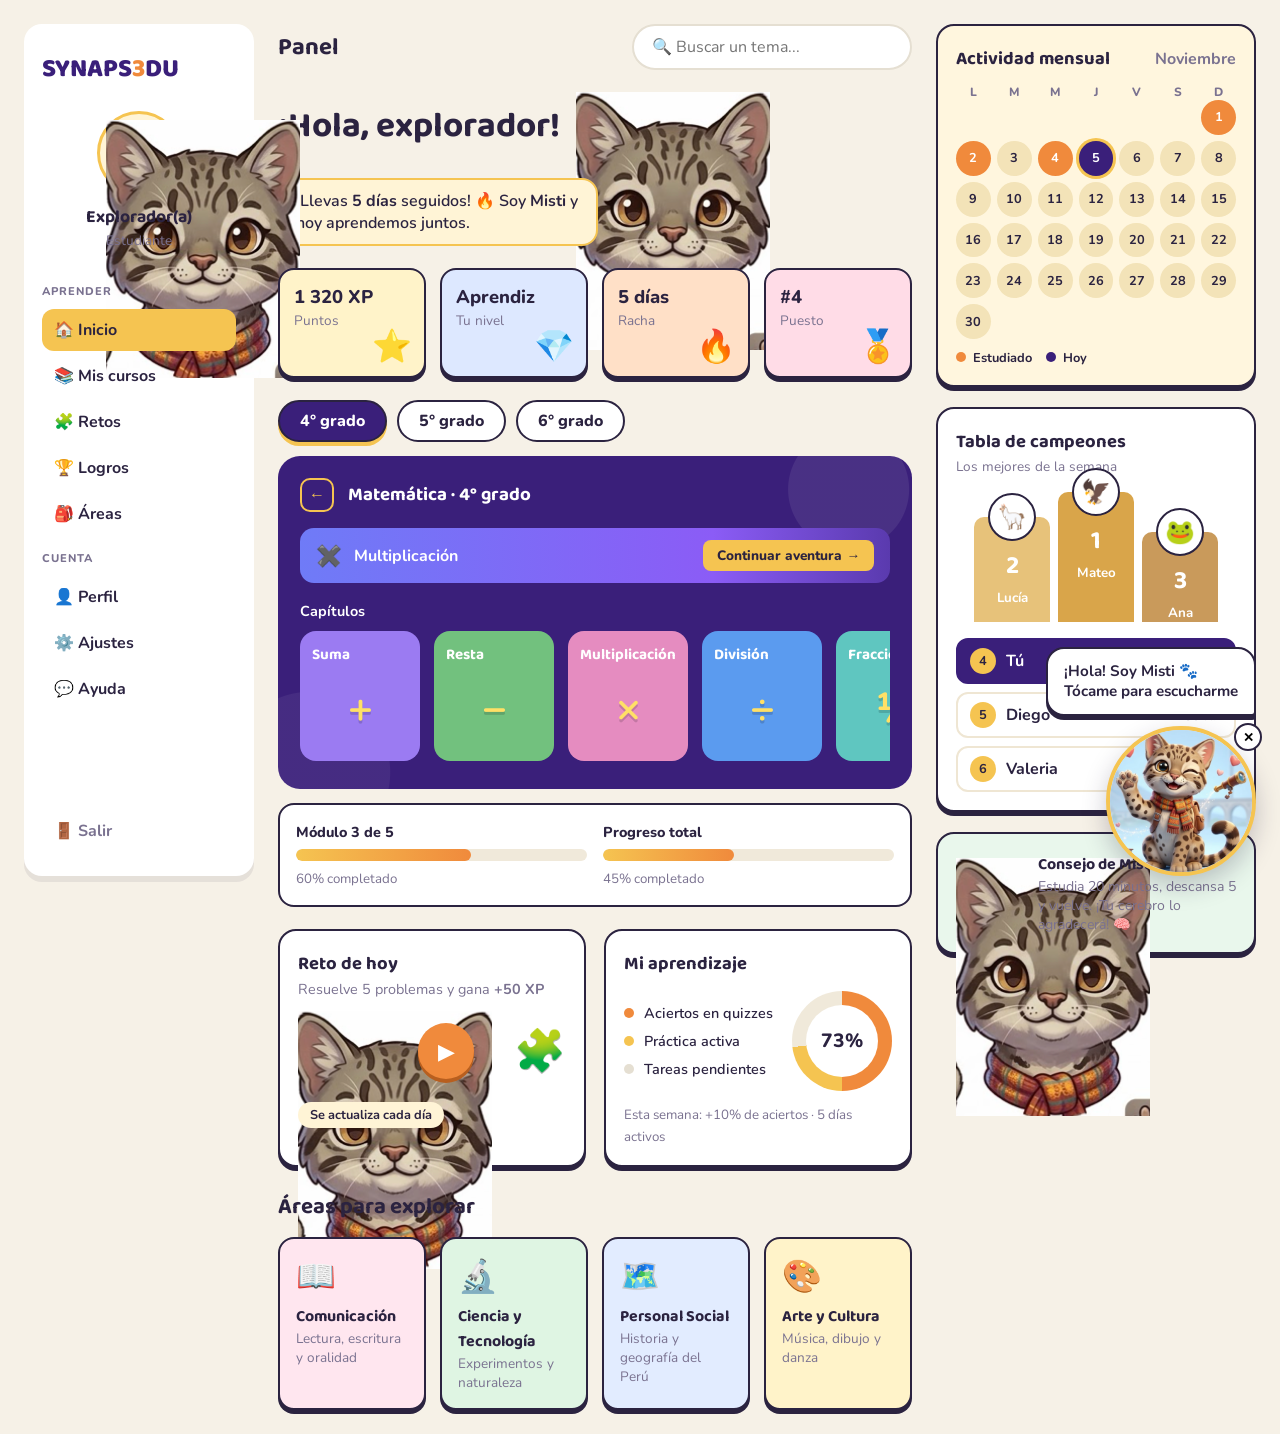
==== index.html @ 5f93e5b4 "first commit" ====
<!DOCTYPE html>
<html lang="es">
<head>
  <meta charset="UTF-8">
  <meta name="viewport" content="width=device-width, initial-scale=1.0">
  <title>SYNAPS3DU · Guía para 4°, 5° y 6° de primaria</title>
  <link rel="preconnect" href="https://fonts.googleapis.com">
  <link href="https://fonts.googleapis.com/css2?family=Baloo+2:wght@500;700;800&family=Nunito:wght@400;600;700;800&display=swap" rel="stylesheet">
  <link rel="stylesheet" href="styles.css">
</head>
<body>

  <!-- ===== Mascota MISTI (SVG reutilizable) ===== -->
  <svg width="0" height="0" style="position:absolute" aria-hidden="true">
    <defs>
      <pattern id="rayas" width="24" height="24" patternUnits="userSpaceOnUse" patternTransform="rotate(20)">
        <rect width="6" height="24" fill="#E8553E"/>
        <rect x="6" width="6" height="24" fill="#F5B83D"/>
        <rect x="12" width="6" height="24" fill="#5BB36A"/>
        <rect x="18" width="6" height="24" fill="#5B8DEF"/>
      </pattern>
    </defs>
    <symbol id="misti" viewBox="0 0 200 200">
      <!-- orejas -->
      <polygon points="38,88 52,18 98,58" fill="#E9A23B" stroke="#6B3E1E" stroke-width="4" stroke-linejoin="round"/>
      <polygon points="162,88 148,18 102,58" fill="#E9A23B" stroke="#6B3E1E" stroke-width="4" stroke-linejoin="round"/>
      <polygon points="50,74 57,36 84,60" fill="#F4A6A0"/>
      <polygon points="150,74 143,36 116,60" fill="#F4A6A0"/>
      <!-- bufanda trasera -->
      <ellipse cx="100" cy="172" rx="62" ry="20" fill="url(#rayas)"/>
      <!-- cabeza -->
      <ellipse cx="100" cy="106" rx="72" ry="62" fill="#F3B64A"/>
      <ellipse cx="100" cy="136" rx="42" ry="28" fill="#FFF1D6"/>
      <!-- manchas -->
      <ellipse cx="100" cy="58" rx="5" ry="10" fill="#8B5A2B"/>
      <ellipse cx="84" cy="62" rx="4" ry="8" fill="#8B5A2B" transform="rotate(-15 84 62)"/>
      <ellipse cx="116" cy="62" rx="4" ry="8" fill="#8B5A2B" transform="rotate(15 116 62)"/>
      <ellipse cx="62" cy="76" rx="9" ry="4" fill="#8B5A2B" transform="rotate(-20 62 76)"/>
      <ellipse cx="138" cy="76" rx="9" ry="4" fill="#8B5A2B" transform="rotate(20 138 76)"/>
      <ellipse cx="40" cy="118" rx="10" ry="4" fill="#8B5A2B" transform="rotate(-25 40 118)"/>
      <ellipse cx="160" cy="118" rx="10" ry="4" fill="#8B5A2B" transform="rotate(25 160 118)"/>
      <!-- ojos -->
      <ellipse cx="72" cy="104" rx="17" ry="19" fill="#fff"/>
      <ellipse cx="128" cy="104" rx="17" ry="19" fill="#fff"/>
      <circle cx="73" cy="106" r="13" fill="#5E9C4A"/>
      <circle cx="127" cy="106" r="13" fill="#5E9C4A"/>
      <circle cx="73" cy="107" r="9" fill="#1E1E1E"/>
      <circle cx="127" cy="107" r="9" fill="#1E1E1E"/>
      <circle cx="77" cy="102" r="3.5" fill="#fff"/>
      <circle cx="131" cy="102" r="3.5" fill="#fff"/>
      <!-- nariz y boca -->
      <path d="M92 126 L108 126 L100 135 Z" fill="#F08A8A"/>
      <path d="M100 135 Q100 142 90 144" stroke="#6B3E1E" stroke-width="3" fill="none" stroke-linecap="round"/>
      <path d="M100 135 Q100 142 110 144" stroke="#6B3E1E" stroke-width="3" fill="none" stroke-linecap="round"/>
      <path d="M90 146 Q100 158 110 146 Z" fill="#7A2E2E"/>
      <!-- bigotes -->
      <g stroke="#6B3E1E" stroke-width="2" stroke-linecap="round">
        <line x1="62" y1="132" x2="30" y2="126"/><line x1="62" y1="138" x2="30" y2="142"/>
        <line x1="138" y1="132" x2="170" y2="126"/><line x1="138" y1="138" x2="170" y2="142"/>
      </g>
      <!-- bufanda delantera -->
      <path d="M44 160 Q100 190 156 160 L158 176 Q100 204 42 176 Z" fill="url(#rayas)" stroke="#6B3E1E" stroke-width="3"/>
    </symbol>
  </svg>

  <div class="app">

    <!-- ===== SIDEBAR ===== -->
    <aside class="sidebar">
      <div class="logo">SYNAPS<span>3</span>DU</div>

      <div class="perfil">
        <div class="avatar"><img src="img/misti-cara.png" alt="Misti"></div>
        <h3>Explorador(a)</h3>
        <p>Estudiante</p>
      </div>

      <nav>
        <p class="nav-titulo">APRENDER</p>
        <a href="#inicio" class="activo">🏠 Inicio</a>
        <a href="#cursos">📚 Mis cursos</a>
        <a href="#retos">🧩 Retos</a>
        <a href="#logros">🏆 Logros</a>
        <a href="#areas">🎒 Áreas</a>

        <p class="nav-titulo">CUENTA</p>
        <a href="#">👤 Perfil</a>
        <a href="#">⚙️ Ajustes</a>
        <a href="#">💬 Ayuda</a>
      </nav>

      <a href="#" class="salir">🚪 Salir</a>
    </aside>

    <!-- ===== CONTENIDO PRINCIPAL ===== -->
    <main class="principal">

      <header class="barra" id="inicio">
        <h2>Panel</h2>
        <input type="search" placeholder="🔍 Buscar un tema...">
      </header>

      <!-- Saludo + Misti -->
      <section class="saludo">
        <h1>¡Hola, explorador!</h1>
        <div class="misti-mini"><img src="img/misti-cara.png" alt="Misti"></div>
        <div class="burbuja">¡Llevas <b>5 días</b> seguidos! 🔥 Soy <b>Misti</b> y hoy aprendemos juntos.</div>
      </section>

      <!-- Estadísticas -->
      <section class="stats">
        <div class="stat amarillo"><strong>1 320 XP</strong><span>Puntos</span><i>⭐</i></div>
        <div class="stat azul"><strong>Aprendiz</strong><span>Tu nivel</span><i>💎</i></div>
        <div class="stat naranja"><strong>5 días</strong><span>Racha</span><i>🔥</i></div>
        <div class="stat rosa"><strong>#4</strong><span>Puesto</span><i>🏅</i></div>
      </section>

      <!-- Selector de grado (solo CSS) -->
      <section class="grados" id="cursos">
        <input type="radio" name="grado" id="g4" checked>
        <input type="radio" name="grado" id="g5">
        <input type="radio" name="grado" id="g6">

        <div class="tabs">
          <label for="g4">4° grado</label>
          <label for="g5">5° grado</label>
          <label for="g6">6° grado</label>
        </div>

        <div class="paneles">

          <!-- 4° -->
          <div class="panel p4">
            <div class="tablero">
              <div class="tablero-top">
                <span class="volver">←</span>
                <h3>Matemática · 4° grado</h3>
              </div>
              <div class="continuar">
                <span class="ico">✖️</span>
                <span>Multiplicación</span>
                <a href="#" class="btn-amarillo">Continuar aventura →</a>
              </div>
              <p class="cap-titulo">Capítulos</p>
              <div class="capitulos">
                <a href="#" class="cap morado"><h4>Suma</h4><b>+</b></a>
                <a href="#" class="cap verde"><h4>Resta</h4><b>−</b></a>
                <a href="#" class="cap rosado"><h4>Multiplicación</h4><b>×</b></a>
                <a href="#" class="cap celeste"><h4>División</h4><b>÷</b></a>
                <a href="#" class="cap turquesa"><h4>Fracciones</h4><b>½</b></a>
              </div>
            </div>
            <div class="progreso">
              <div class="prog-item"><span>Módulo 3 de 5</span><div class="barra-prog"><i style="width:60%"></i></div><small>60% completado</small></div>
              <div class="prog-item"><span>Progreso total</span><div class="barra-prog"><i style="width:45%"></i></div><small>45% completado</small></div>
            </div>
          </div>

          <!-- 5° -->
          <div class="panel p5">
            <div class="tablero">
              <div class="tablero-top">
                <span class="volver">←</span>
                <h3>Matemática · 5° grado</h3>
              </div>
              <div class="continuar">
                <span class="ico">🔢</span>
                <span>Decimales</span>
                <a href="#" class="btn-amarillo">Continuar aventura →</a>
              </div>
              <p class="cap-titulo">Capítulos</p>
              <div class="capitulos">
                <a href="#" class="cap morado"><h4>Fracciones</h4><b>¾</b></a>
                <a href="#" class="cap verde"><h4>Decimales</h4><b>0,5</b></a>
                <a href="#" class="cap rosado"><h4>Geometría</h4><b>△</b></a>
                <a href="#" class="cap celeste"><h4>Medidas</h4><b>📏</b></a>
                <a href="#" class="cap turquesa"><h4>Estadística</h4><b>📊</b></a>
              </div>
            </div>
            <div class="progreso">
              <div class="prog-item"><span>Módulo 2 de 5</span><div class="barra-prog"><i style="width:40%"></i></div><small>40% completado</small></div>
              <div class="prog-item"><span>Progreso total</span><div class="barra-prog"><i style="width:30%"></i></div><small>30% completado</small></div>
            </div>
          </div>

          <!-- 6° -->
          <div class="panel p6">
            <div class="tablero">
              <div class="tablero-top">
                <span class="volver">←</span>
                <h3>Matemática · 6° grado</h3>
              </div>
              <div class="continuar">
                <span class="ico">%</span>
                <span>Porcentajes</span>
                <a href="#" class="btn-amarillo">Continuar aventura →</a>
              </div>
              <p class="cap-titulo">Capítulos</p>
              <div class="capitulos">
                <a href="#" class="cap morado"><h4>Porcentajes</h4><b>%</b></a>
                <a href="#" class="cap verde"><h4>Proporciones</h4><b>⚖️</b></a>
                <a href="#" class="cap rosado"><h4>Potencias</h4><b>x²</b></a>
                <a href="#" class="cap celeste"><h4>Área y volumen</h4><b>🧊</b></a>
                <a href="#" class="cap turquesa"><h4>Probabilidad</h4><b>🎲</b></a>
              </div>
            </div>
            <div class="progreso">
              <div class="prog-item"><span>Módulo 1 de 5</span><div class="barra-prog"><i style="width:20%"></i></div><small>20% completado</small></div>
              <div class="prog-item"><span>Progreso total</span><div class="barra-prog"><i style="width:15%"></i></div><small>15% completado</small></div>
            </div>
          </div>

        </div>
      </section>

      <!-- Reto + Eficiencia -->
      <section class="fila2" id="retos">
        <div class="tarjeta reto">
          <h3>Reto de hoy</h3>
          <p>Resuelve 5 problemas y gana <b>+50 XP</b></p>
          <div class="reto-cuerpo">
            <div class="misti-reto"><img src="img/misti-cara.png" alt="Misti"></div>
            <a href="#" class="play">▶</a>
            <span class="pieza">🧩</span>
          </div>
          <small class="chip">Se actualiza cada día</small>
        </div>

        <div class="tarjeta eficiencia">
          <h3>Mi aprendizaje</h3>
          <div class="ef-cuerpo">
            <ul>
              <li><i class="p1"></i> Aciertos en quizzes</li>
              <li><i class="p2"></i> Práctica activa</li>
              <li><i class="p3"></i> Tareas pendientes</li>
            </ul>
            <div class="anillo"><span>73%</span></div>
          </div>
          <small>Esta semana: +10% de aciertos · 5 días activos</small>
        </div>
      </section>

      <!-- Áreas curriculares -->
      <section id="areas">
        <h2 class="sub">Áreas para explorar</h2>
        <div class="areas">
          <a href="#" class="area a1"><span>📖</span><h4>Comunicación</h4><p>Lectura, escritura y oralidad</p></a>
          <a href="#" class="area a2"><span>🔬</span><h4>Ciencia y Tecnología</h4><p>Experimentos y naturaleza</p></a>
          <a href="#" class="area a3"><span>🗺️</span><h4>Personal Social</h4><p>Historia y geografía del Perú</p></a>
          <a href="#" class="area a4"><span>🎨</span><h4>Arte y Cultura</h4><p>Música, dibujo y danza</p></a>
        </div>
      </section>
    </main>

    <!-- ===== COLUMNA DERECHA ===== -->
    <aside class="derecha" id="logros">

      <div class="tarjeta calendario">
        <div class="cal-top"><h3>Actividad mensual</h3><span>Noviembre</span></div>
        <div class="dias-sem"><span>L</span><span>M</span><span>M</span><span>J</span><span>V</span><span>S</span><span>D</span></div>
        <div class="dias">
          <span></span><span></span><span></span><span></span><span></span><span></span>
          <span class="ok">1</span><span class="ok">2</span><span>3</span><span class="ok">4</span><span class="hoy">5</span>
          <span>6</span><span>7</span><span>8</span><span>9</span><span>10</span><span>11</span><span>12</span>
          <span>13</span><span>14</span><span>15</span><span>16</span><span>17</span><span>18</span><span>19</span>
          <span>20</span><span>21</span><span>22</span><span>23</span><span>24</span><span>25</span><span>26</span>
          <span>27</span><span>28</span><span>29</span><span>30</span>
        </div>
        <div class="leyenda"><span><i class="lo"></i> Estudiado</span><span><i class="lh"></i> Hoy</span></div>
      </div>

      <div class="tarjeta ranking">
        <h3>Tabla de campeones</h3>
        <p class="mini">Los mejores de la semana</p>
        <div class="podio">
          <div class="puesto p-2"><div class="cara">🦙</div><b>2</b><small>Lucía</small></div>
          <div class="puesto p-1"><div class="cara">🦅</div><b>1</b><small>Mateo</small></div>
          <div class="puesto p-3"><div class="cara">🐸</div><b>3</b><small>Ana</small></div>
        </div>
        <ul class="lista">
          <li><span>4</span> Tú <em>1 320 XP</em></li>
          <li><span>5</span> Diego <em>1 280 XP</em></li>
          <li><span>6</span> Valeria <em>1 150 XP</em></li>
        </ul>
      </div>

      <div class="tarjeta consejo">
        <div class="misti-consejo"><img src="img/misti-cara.png" alt="Misti"></div>
        <div>
          <h4>Consejo de Misti</h4>
          <p>Estudia 20 minutos, descansa 5 y vuelve. ¡Tu cerebro lo agradecerá! 🧠</p>
        </div>
      </div>
    </aside>

  </div>

  <!-- ===== MISTI FLOTANTE ===== -->
  <div class="misti-flotante" id="mistiFlotante">
    <div class="misti-globo" id="mistiGlobo">¡Hola! Soy <b>Misti</b> 🐾<br>Tócame para escucharme</div>
    <button class="misti-btn" id="mistiBtn" aria-label="Hablar con Misti">
      <img src="img/misti-saluda.png" alt="Misti saludando">
      <span class="misti-onda"></span>
    </button>
    <button class="misti-cerrar" id="mistiCerrar" aria-label="Ocultar a Misti">✕</button>
  </div>

  <script src="script.js"></script>
</body>
</html>
---- styles.css ----
/* ========== SYNAPS3DU · estilos ========== */
:root {
  --fondo: #F6F1E7;
  --tarjeta: #FFFFFF;
  --tinta: #2B2340;
  --suave: #7A7290;
  --borde: #2B2340;
  --amarillo: #F5C451;
  --amarillo-claro: #FFF4D6;
  --morado: #3A1F7A;
  --morado-2: #9B7BF2;
  --verde: #72C17E;
  --rosado: #E58CC0;
  --celeste: #5B9BEF;
  --turquesa: #5FC6C0;
  --naranja: #F08A3C;
  --radio: 18px;
}

* { margin: 0; padding: 0; box-sizing: border-box; }

body {
  font-family: 'Nunito', sans-serif;
  background: var(--fondo);
  color: var(--tinta);
  min-height: 100vh;
}

a { color: inherit; text-decoration: none; }
h1, h2, h3, h4, .logo { font-family: 'Baloo 2', cursive; }
svg { width: 100%; height: 100%; display: block; }

/* ---------- Layout ---------- */
.app {
  display: grid;
  grid-template-columns: 230px 1fr 320px;
  gap: 24px;
  max-width: 1440px;
  margin: 0 auto;
  padding: 24px;
}

/* ---------- Sidebar ---------- */
.sidebar {
  background: var(--tarjeta);
  border-radius: var(--radio);
  padding: 24px 18px;
  display: flex;
  flex-direction: column;
  gap: 22px;
  position: sticky;
  top: 24px;
  height: calc(100vh - 48px);
  box-shadow: 0 6px 0 rgba(43, 35, 64, .08);
}
.logo { font-size: 1.6rem; font-weight: 800; color: var(--morado); }
.logo span { color: var(--naranja); }

.perfil { text-align: center; }
.avatar {
  width: 84px; height: 84px; margin: 0 auto 8px;
  background: var(--amarillo-claro);
  border: 3px solid var(--amarillo);
  border-radius: 50%;
  padding: 6px;
}
.perfil h3 { font-size: 1.1rem; }
.perfil p { color: var(--suave); font-size: .85rem; }

nav { display: flex; flex-direction: column; gap: 4px; }
.nav-titulo { font-size: .7rem; font-weight: 800; color: var(--suave); letter-spacing: 1px; margin: 12px 0 6px; }
nav a {
  padding: 10px 12px;
  border-radius: 12px;
  font-weight: 700;
  transition: background .2s, transform .2s;
}
nav a:hover { background: var(--amarillo-claro); transform: translateX(4px); }
nav a.activo { background: var(--amarillo); }
.salir { margin-top: auto; font-weight: 700; color: var(--suave); padding: 10px 12px; }

/* ---------- Principal ---------- */
.principal { display: flex; flex-direction: column; gap: 22px; min-width: 0; }

.barra { display: flex; justify-content: space-between; align-items: center; gap: 12px; }
.barra h2 { font-size: 1.5rem; }
.barra input {
  border: 2px solid #E5DFD2;
  border-radius: 999px;
  padding: 10px 18px;
  font: inherit;
  width: min(280px, 60%);
  outline: none;
}
.barra input:focus { border-color: var(--amarillo); }

/* Saludo */
.saludo { display: flex; align-items: center; gap: 16px; flex-wrap: wrap; }
.saludo h1 { font-size: 2.2rem; line-height: 1; }
.misti-mini { width: 70px; height: 70px; animation: flotar 3s ease-in-out infinite; }
.burbuja {
  background: var(--amarillo-claro);
  border: 2px solid var(--amarillo);
  padding: 10px 16px;
  border-radius: 16px 16px 16px 4px;
  font-weight: 600;
  max-width: 320px;
}

/* Stats */
.stats { display: grid; grid-template-columns: repeat(4, 1fr); gap: 14px; }
.stat {
  position: relative;
  border: 2px solid var(--borde);
  border-radius: 16px;
  padding: 14px;
  min-height: 110px;
  box-shadow: 0 4px 0 var(--borde);
  transition: transform .2s;
}
.stat:hover { transform: translateY(-4px); }
.stat strong { display: block; font-size: 1.15rem; font-weight: 800; }
.stat span { font-size: .85rem; color: var(--suave); }
.stat i { position: absolute; right: 12px; bottom: 8px; font-size: 2rem; font-style: normal; }
.amarillo { background: #FFF3C9; }
.azul { background: #DDE8FF; }
.naranja { background: #FFE0C7; }
.rosa { background: #FFDCE7; }

/* ---------- Tabs de grado (CSS puro) ---------- */
.grados input { display: none; }
.tabs { display: flex; gap: 10px; margin-bottom: 14px; flex-wrap: wrap; }
.tabs label {
  cursor: pointer;
  padding: 8px 20px;
  border-radius: 999px;
  border: 2px solid var(--borde);
  font-weight: 800;
  background: var(--tarjeta);
  transition: all .2s;
}
.tabs label:hover { background: var(--amarillo-claro); }

#g4:checked ~ .tabs label[for="g4"],
#g5:checked ~ .tabs label[for="g5"],
#g6:checked ~ .tabs label[for="g6"] {
  background: var(--morado);
  color: #fff;
  box-shadow: 0 4px 0 var(--amarillo);
}

.panel { display: none; animation: aparecer .35s ease; }
#g4:checked ~ .paneles .p4,
#g5:checked ~ .paneles .p5,
#g6:checked ~ .paneles .p6 { display: block; }

/* Tablero morado (como la imagen 1) */
.tablero {
  background: var(--morado);
  color: #fff;
  border-radius: 22px;
  padding: 22px;
  background-image:
    radial-gradient(circle at 90% 10%, rgba(255,255,255,.08) 0 60px, transparent 61px),
    radial-gradient(circle at 5% 95%, rgba(255,255,255,.06) 0 80px, transparent 81px);
}
.tablero-top { display: flex; align-items: center; gap: 14px; margin-bottom: 16px; }
.volver {
  width: 34px; height: 34px;
  border: 2px solid var(--amarillo);
  color: var(--amarillo);
  border-radius: 10px;
  display: grid; place-items: center;
  font-weight: 800;
}
.continuar {
  display: flex; align-items: center; gap: 12px;
  background: linear-gradient(90deg, #6F7BF7, #8B5CF6 70%, #5A3AAE);
  padding: 12px 16px;
  border-radius: 14px;
  font-weight: 700;
}
.continuar .ico { font-size: 1.3rem; }
.btn-amarillo {
  margin-left: auto;
  background: var(--amarillo);
  color: var(--tinta);
  padding: 6px 14px;
  border-radius: 8px;
  font-size: .85rem;
  font-weight: 800;
  white-space: nowrap;
}
.btn-amarillo:hover { filter: brightness(1.08); }
.cap-titulo { margin: 18px 0 10px; font-weight: 700; font-size: .9rem; }

.capitulos {
  display: grid;
  grid-template-columns: repeat(5, minmax(120px, 1fr));
  gap: 14px;
  overflow-x: auto;
  padding-bottom: 6px;
}
.cap {
  border-radius: 16px;
  padding: 12px;
  min-height: 130px;
  display: flex; flex-direction: column;
  transition: transform .2s;
}
.cap:hover { transform: translateY(-6px) rotate(-1deg); }
.cap h4 { font-size: .95rem; }
.cap b {
  margin: auto;
  font-size: 2.6rem;
  color: #FFE066;
  text-shadow: 0 3px 0 rgba(0,0,0,.15);
}
.morado { background: var(--morado-2); }
.verde { background: var(--verde); }
.rosado { background: var(--rosado); }
.celeste { background: var(--celeste); }
.turquesa { background: var(--turquesa); }

/* Progreso */
.progreso {
  display: grid; grid-template-columns: 1fr 1fr; gap: 16px;
  background: var(--tarjeta);
  border: 2px solid var(--borde);
  border-radius: 16px;
  padding: 16px;
  margin-top: 14px;
}
.prog-item span { font-weight: 800; font-size: .9rem; }
.prog-item small { color: var(--suave); }
.barra-prog { height: 12px; background: #F0E9DA; border-radius: 99px; margin: 6px 0; overflow: hidden; }
.barra-prog i { display: block; height: 100%; background: linear-gradient(90deg, var(--amarillo), var(--naranja)); border-radius: 99px; }

/* ---------- Tarjetas genéricas ---------- */
.tarjeta {
  background: var(--tarjeta);
  border: 2px solid var(--borde);
  border-radius: var(--radio);
  padding: 18px;
  box-shadow: 0 4px 0 var(--borde);
}
.tarjeta h3 { font-size: 1.15rem; }

.fila2 { display: grid; grid-template-columns: 1fr 1fr; gap: 18px; }

/* Reto */
.reto p { color: var(--suave); font-size: .9rem; }
.reto-cuerpo { display: flex; align-items: center; justify-content: space-between; margin: 12px 0; }
.misti-reto { width: 80px; height: 80px; }
.play {
  width: 56px; height: 56px;
  background: var(--naranja);
  color: #fff;
  border-radius: 50%;
  display: grid; place-items: center;
  font-size: 1.4rem;
  box-shadow: 0 4px 0 #B85F1F;
  transition: transform .2s;
}
.play:hover { transform: scale(1.1); }
.pieza { font-size: 2.6rem; }
.chip { background: var(--amarillo-claro); border-radius: 999px; padding: 4px 12px; font-weight: 700; font-size: .8rem; }

/* Eficiencia */
.ef-cuerpo { display: flex; align-items: center; justify-content: space-between; margin: 12px 0; gap: 10px; }
.ef-cuerpo ul { list-style: none; display: flex; flex-direction: column; gap: 8px; font-size: .9rem; font-weight: 600; }
.ef-cuerpo li i { display: inline-block; width: 10px; height: 10px; border-radius: 50%; margin-right: 6px; }
.p1 { background: var(--naranja); }
.p2 { background: var(--amarillo); }
.p3 { background: #E5DFD2; }
.anillo {
  width: 100px; height: 100px; flex-shrink: 0;
  border-radius: 50%;
  background: conic-gradient(var(--naranja) 0 50%, var(--amarillo) 50% 73%, #F0E9DA 73% 100%);
  display: grid; place-items: center;
}
.anillo span {
  width: 72px; height: 72px;
  background: #fff;
  border-radius: 50%;
  display: grid; place-items: center;
  font-weight: 800; font-size: 1.2rem;
}
.eficiencia small { color: var(--suave); }

/* Áreas */
.sub { font-size: 1.4rem; margin-bottom: 12px; }
.areas { display: grid; grid-template-columns: repeat(4, 1fr); gap: 14px; }
.area {
  border-radius: 16px;
  padding: 16px;
  border: 2px solid var(--borde);
  box-shadow: 0 4px 0 var(--borde);
  transition: transform .2s;
}
.area:hover { transform: translateY(-5px); }
.area span { font-size: 2rem; }
.area h4 { margin-top: 6px; }
.area p { font-size: .85rem; color: var(--suave); }
.a1 { background: #FFE6EF; }
.a2 { background: #DFF5E3; }
.a3 { background: #E2ECFF; }
.a4 { background: #FFF3C9; }

/* ---------- Columna derecha ---------- */
.derecha { display: flex; flex-direction: column; gap: 20px; }

/* Calendario */
.calendario { background: #FFF6DE; }
.cal-top { display: flex; justify-content: space-between; align-items: center; margin-bottom: 10px; }
.cal-top span { font-weight: 700; color: var(--suave); }
.dias-sem, .dias { display: grid; grid-template-columns: repeat(7, 1fr); gap: 6px; text-align: center; }
.dias-sem span { font-weight: 800; font-size: .75rem; color: var(--suave); }
.dias span {
  aspect-ratio: 1;
  display: grid; place-items: center;
  font-size: .8rem; font-weight: 700;
  border-radius: 50%;
}
.dias span:not(:empty) { background: #F3E3B8; }
.dias .ok { background: var(--naranja) !important; color: #fff; }
.dias .hoy { background: var(--morado) !important; color: #fff; box-shadow: 0 0 0 3px var(--amarillo); }
.leyenda { display: flex; gap: 14px; margin-top: 10px; font-size: .8rem; font-weight: 700; }
.leyenda i { display: inline-block; width: 10px; height: 10px; border-radius: 50%; margin-right: 4px; }
.lo { background: var(--naranja); }
.lh { background: var(--morado); }

/* Ranking */
.mini { color: var(--suave); font-size: .85rem; }
.podio { display: flex; align-items: flex-end; justify-content: center; gap: 8px; margin: 16px 0; }
.puesto {
  width: 76px;
  background: #E7C27A;
  border-radius: 10px 10px 0 0;
  text-align: center;
  padding-bottom: 8px;
  color: #fff;
}
.puesto .cara {
  width: 48px; height: 48px;
  margin: -24px auto 4px;
  background: #fff;
  border: 2px solid var(--borde);
  border-radius: 50%;
  display: grid; place-items: center;
  font-size: 1.5rem;
}
.puesto b { display: block; font-size: 1.6rem; font-family: 'Baloo 2', cursive; }
.puesto small { font-weight: 700; }
.p-1 { height: 130px; background: #D9A54A; }
.p-2 { height: 105px; }
.p-3 { height: 90px; background: #C99A5B; }

.lista { list-style: none; display: flex; flex-direction: column; gap: 8px; }
.lista li {
  display: flex; align-items: center; gap: 10px;
  border: 2px solid #EFE6D3;
  border-radius: 12px;
  padding: 8px 12px;
  font-weight: 700;
}
.lista li:first-child { background: var(--morado); color: #fff; border-color: var(--morado); }
.lista span {
  width: 26px; height: 26px;
  border-radius: 50%;
  background: var(--amarillo);
  color: var(--tinta);
  display: grid; place-items: center;
  font-size: .8rem;
}
.lista em { margin-left: auto; font-style: normal; font-size: .85rem; opacity: .8; }

/* Consejo */
.consejo { display: flex; gap: 12px; align-items: center; background: #E9F7EC; }
.misti-consejo { width: 70px; height: 70px; flex-shrink: 0; animation: flotar 3s ease-in-out infinite; }
.consejo p { font-size: .88rem; color: var(--suave); }

/* ---------- Animaciones ---------- */
@keyframes flotar {
  0%, 100% { transform: translateY(0) rotate(0); }
  50% { transform: translateY(-8px) rotate(3deg); }
}
@keyframes aparecer {
  from { opacity: 0; transform: translateY(10px); }
  to { opacity: 1; transform: translateY(0); }
}

/* ---------- Responsive ---------- */
@media (max-width: 1200px) {
  .app { grid-template-columns: 210px 1fr; }
  .derecha { grid-column: 1 / -1; display: grid; grid-template-columns: repeat(3, 1fr); }
}

@media (max-width: 860px) {
  .app { grid-template-columns: 1fr; padding: 16px; }
  .sidebar { position: static; height: auto; flex-direction: row; flex-wrap: wrap; align-items: center; }
  .perfil, .nav-titulo, .salir { display: none; }
  nav { flex-direction: row; flex-wrap: wrap; }
  .stats, .areas { grid-template-columns: repeat(2, 1fr); }
  .fila2, .progreso, .derecha { grid-template-columns: 1fr; }
  .capitulos { grid-template-columns: repeat(5, 130px); }
  .continuar { flex-wrap: wrap; }
}

/* ========== MISTI FLOTANTE ========== */
.misti-flotante {
  position: fixed;
  right: 24px;
  bottom: 24px;
  z-index: 1000;
  display: flex;
  flex-direction: column;
  align-items: flex-end;
  gap: 10px;
  animation: flotar-grande 3.5s ease-in-out infinite;
}
.misti-flotante.oculta { display: none; }

.misti-btn {
  position: relative;
  width: 150px;
  height: 150px;
  border-radius: 50%;
  border: 4px solid var(--amarillo);
  padding: 0;
  overflow: visible;
  background: #DCE9F7;
  cursor: pointer;
  box-shadow: 0 10px 25px rgba(43, 35, 64, .25);
  transition: transform .25s;
}
.misti-btn img {
  width: 100%;
  height: 100%;
  object-fit: cover;
  border-radius: 50%;
  display: block;
}
.misti-btn:hover { transform: scale(1.08) rotate(-4deg); }

/* ondas cuando habla */
.misti-onda {
  position: absolute;
  inset: -4px;
  border-radius: 50%;
  border: 4px solid var(--naranja);
  opacity: 0;
  pointer-events: none;
}
.misti-flotante.hablando .misti-onda { animation: onda 1s ease-out infinite; }
.misti-flotante.hablando .misti-btn { animation: saludar .5s ease-in-out infinite alternate; }

.misti-globo {
  position: relative;
  max-width: 240px;
  background: #fff;
  border: 2px solid var(--borde);
  box-shadow: 0 4px 0 var(--borde);
  border-radius: 18px 18px 4px 18px;
  padding: 12px 16px;
  font-weight: 700;
  font-size: .95rem;
  line-height: 1.35;
  animation: aparecer .4s ease;
}
.misti-globo.oculto { display: none; }

.misti-cerrar {
  position: absolute;
  bottom: 125px;
  right: -6px;
  width: 28px;
  height: 28px;
  border-radius: 50%;
  border: 2px solid var(--borde);
  background: #fff;
  font-weight: 800;
  cursor: pointer;
}

@keyframes flotar-grande {
  0%, 100% { transform: translateY(0); }
  50% { transform: translateY(-14px); }
}
@keyframes saludar {
  from { transform: rotate(-6deg) scale(1.03); }
  to { transform: rotate(6deg) scale(1.06); }
}
@keyframes onda {
  0% { opacity: .8; transform: scale(1); }
  100% { opacity: 0; transform: scale(1.35); }
}

@media (max-width: 860px) {
  .misti-btn { width: 105px; height: 105px; }
  .misti-cerrar { bottom: 85px; }
  .misti-flotante { right: 14px; bottom: 14px; }
}
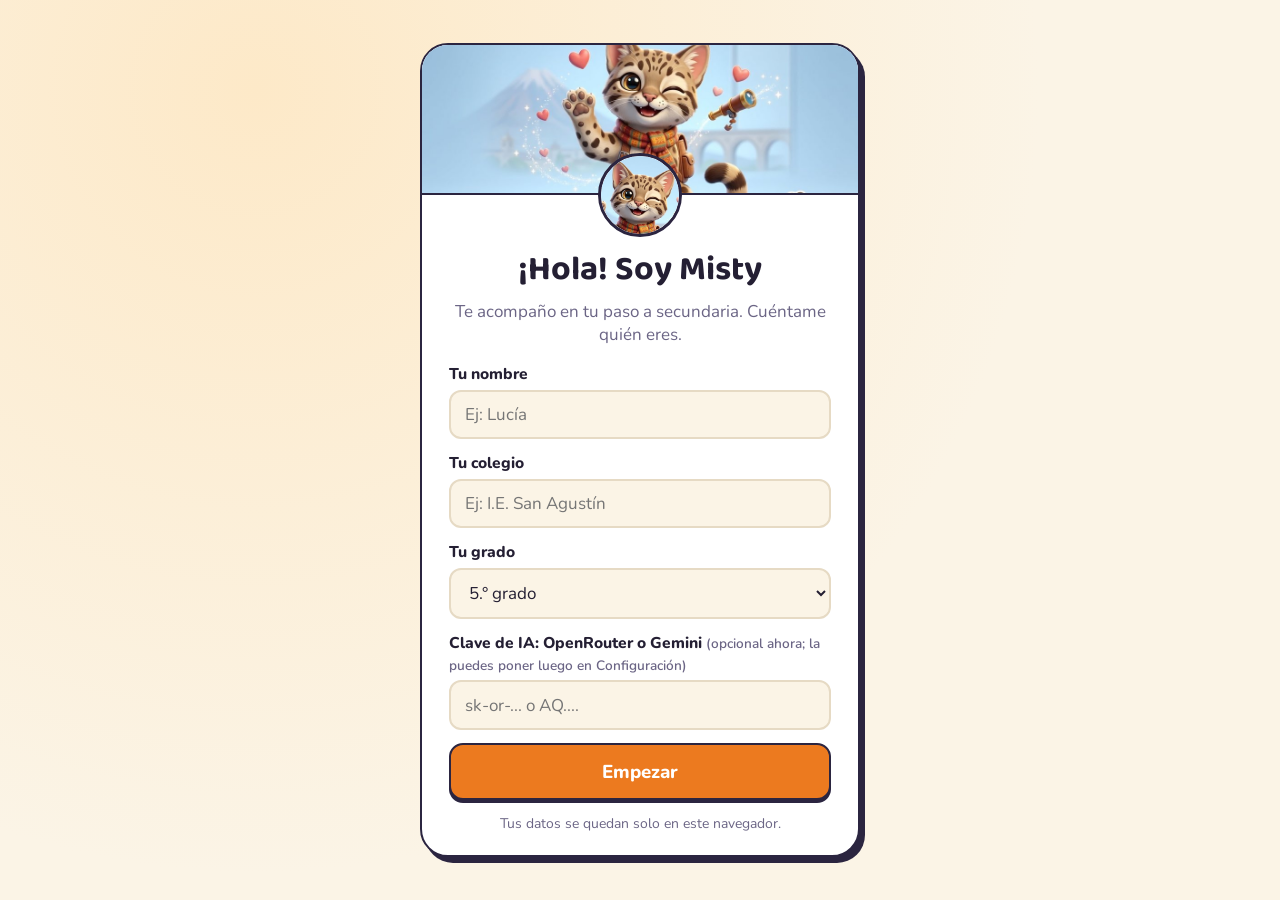
==== commit 55bf7566: "propuesta demo 1" ====
--- a/index.html
+++ b/index.html
@@ -1,310 +1,156 @@
 <!DOCTYPE html>
 <html lang="es">
 <head>
-  <meta charset="UTF-8">
-  <meta name="viewport" content="width=device-width, initial-scale=1.0">
-  <title>SYNAPS3DU · Guía para 4°, 5° y 6° de primaria</title>
+  <meta charset="utf-8">
+  <meta name="viewport" content="width=device-width, initial-scale=1">
+  <title>Misty · tu gata guía</title>
   <link rel="preconnect" href="https://fonts.googleapis.com">
-  <link href="https://fonts.googleapis.com/css2?family=Baloo+2:wght@500;700;800&family=Nunito:wght@400;600;700;800&display=swap" rel="stylesheet">
-  <link rel="stylesheet" href="styles.css">
+  <link rel="preconnect" href="https://fonts.gstatic.com" crossorigin>
+  <link href="https://fonts.googleapis.com/css2?family=Baloo+2:wght@600;800&family=Nunito:wght@400;600;700;800&display=swap" rel="stylesheet">
+  <link rel="stylesheet" href="style.css">
 </head>
-<body>
+<body data-modo="tutor">
+  <div id="toasts" aria-live="polite"></div>
 
-  <!-- ===== Mascota MISTI (SVG reutilizable) ===== -->
-  <svg width="0" height="0" style="position:absolute" aria-hidden="true">
-    <defs>
-      <pattern id="rayas" width="24" height="24" patternUnits="userSpaceOnUse" patternTransform="rotate(20)">
-        <rect width="6" height="24" fill="#E8553E"/>
-        <rect x="6" width="6" height="24" fill="#F5B83D"/>
-        <rect x="12" width="6" height="24" fill="#5BB36A"/>
-        <rect x="18" width="6" height="24" fill="#5B8DEF"/>
-      </pattern>
-    </defs>
-    <symbol id="misti" viewBox="0 0 200 200">
-      <!-- orejas -->
-      <polygon points="38,88 52,18 98,58" fill="#E9A23B" stroke="#6B3E1E" stroke-width="4" stroke-linejoin="round"/>
-      <polygon points="162,88 148,18 102,58" fill="#E9A23B" stroke="#6B3E1E" stroke-width="4" stroke-linejoin="round"/>
-      <polygon points="50,74 57,36 84,60" fill="#F4A6A0"/>
-      <polygon points="150,74 143,36 116,60" fill="#F4A6A0"/>
-      <!-- bufanda trasera -->
-      <ellipse cx="100" cy="172" rx="62" ry="20" fill="url(#rayas)"/>
-      <!-- cabeza -->
-      <ellipse cx="100" cy="106" rx="72" ry="62" fill="#F3B64A"/>
-      <ellipse cx="100" cy="136" rx="42" ry="28" fill="#FFF1D6"/>
-      <!-- manchas -->
-      <ellipse cx="100" cy="58" rx="5" ry="10" fill="#8B5A2B"/>
-      <ellipse cx="84" cy="62" rx="4" ry="8" fill="#8B5A2B" transform="rotate(-15 84 62)"/>
-      <ellipse cx="116" cy="62" rx="4" ry="8" fill="#8B5A2B" transform="rotate(15 116 62)"/>
-      <ellipse cx="62" cy="76" rx="9" ry="4" fill="#8B5A2B" transform="rotate(-20 62 76)"/>
-      <ellipse cx="138" cy="76" rx="9" ry="4" fill="#8B5A2B" transform="rotate(20 138 76)"/>
-      <ellipse cx="40" cy="118" rx="10" ry="4" fill="#8B5A2B" transform="rotate(-25 40 118)"/>
-      <ellipse cx="160" cy="118" rx="10" ry="4" fill="#8B5A2B" transform="rotate(25 160 118)"/>
-      <!-- ojos -->
-      <ellipse cx="72" cy="104" rx="17" ry="19" fill="#fff"/>
-      <ellipse cx="128" cy="104" rx="17" ry="19" fill="#fff"/>
-      <circle cx="73" cy="106" r="13" fill="#5E9C4A"/>
-      <circle cx="127" cy="106" r="13" fill="#5E9C4A"/>
-      <circle cx="73" cy="107" r="9" fill="#1E1E1E"/>
-      <circle cx="127" cy="107" r="9" fill="#1E1E1E"/>
-      <circle cx="77" cy="102" r="3.5" fill="#fff"/>
-      <circle cx="131" cy="102" r="3.5" fill="#fff"/>
-      <!-- nariz y boca -->
-      <path d="M92 126 L108 126 L100 135 Z" fill="#F08A8A"/>
-      <path d="M100 135 Q100 142 90 144" stroke="#6B3E1E" stroke-width="3" fill="none" stroke-linecap="round"/>
-      <path d="M100 135 Q100 142 110 144" stroke="#6B3E1E" stroke-width="3" fill="none" stroke-linecap="round"/>
-      <path d="M90 146 Q100 158 110 146 Z" fill="#7A2E2E"/>
-      <!-- bigotes -->
-      <g stroke="#6B3E1E" stroke-width="2" stroke-linecap="round">
-        <line x1="62" y1="132" x2="30" y2="126"/><line x1="62" y1="138" x2="30" y2="142"/>
-        <line x1="138" y1="132" x2="170" y2="126"/><line x1="138" y1="138" x2="170" y2="142"/>
-      </g>
-      <!-- bufanda delantera -->
-      <path d="M44 160 Q100 190 156 160 L158 176 Q100 204 42 176 Z" fill="url(#rayas)" stroke="#6B3E1E" stroke-width="3"/>
-    </symbol>
-  </svg>
+  <!-- ============ REGISTRO DE ENTRADA ============ -->
+  <section id="registro" class="screen hidden">
+    <div class="reg-card">
+      <div class="reg-banner"><img src="assets/misty-referencia.jpg" alt="Misty, la gata guía"></div>
+      <div id="regCat" class="reg-cat"><img src="assets/misty-avatar.png" alt=""></div>
+      <h1>¡Hola! Soy Misty</h1>
+      <p class="reg-sub">Te acompaño en tu paso a secundaria. Cuéntame quién eres.</p>
+      <form id="regForm" autocomplete="off">
+        <label><span class="lab">Tu nombre</span>
+          <input id="regNombre" required maxlength="40" placeholder="Ej: Lucía"></label>
+        <label><span class="lab">Tu colegio</span>
+          <input id="regColegio" required maxlength="80" placeholder="Ej: I.E. San Agustín"></label>
+        <label><span class="lab">Tu grado</span>
+          <select id="regGrado">
+            <option value="5.° grado">5.° grado</option>
+            <option value="6.° grado">6.° grado</option>
+          </select></label>
+        <label><span class="lab">Clave de IA: OpenRouter o Gemini <small>(opcional ahora; la puedes poner luego en Configuración)</small></span>
+          <input id="regKey" type="password" placeholder="sk-or-... o AQ...."></label>
+        <button class="btn primary big" type="submit">Empezar</button>
+      </form>
+      <p class="fine">Tus datos se quedan solo en este navegador.</p>
+    </div>
+  </section>
 
-  <div class="app">
-
-    <!-- ===== SIDEBAR ===== -->
-    <aside class="sidebar">
-      <div class="logo">SYNAPS<span>3</span>DU</div>
-
-      <div class="perfil">
-        <div class="avatar"><img src="img/misti-cara.png" alt="Misti"></div>
-        <h3>Explorador(a)</h3>
-        <p>Estudiante</p>
+  <!-- ============ APP ============ -->
+  <div id="app" class="hidden">
+    <aside id="sidebar">
+      <div class="brand"><img class="brand-img" src="assets/misty-avatar.png" alt=""><span>Misty</span></div>
+      <div class="perfil-mini">
+        <img class="perfil-img" src="assets/misty-avatar.png" alt="">
+        <b id="sbNombre"></b>
+        <small id="sbGrado"></small>
       </div>
-
       <nav>
-        <p class="nav-titulo">APRENDER</p>
-        <a href="#inicio" class="activo">🏠 Inicio</a>
-        <a href="#cursos">📚 Mis cursos</a>
-        <a href="#retos">🧩 Retos</a>
-        <a href="#logros">🏆 Logros</a>
-        <a href="#areas">🎒 Áreas</a>
-
-        <p class="nav-titulo">CUENTA</p>
-        <a href="#">👤 Perfil</a>
-        <a href="#">⚙️ Ajustes</a>
-        <a href="#">💬 Ayuda</a>
+        <p class="nav-tit">Aprendizaje</p>
+        <button data-vista="inicio"><span>🏠</span>Inicio</button>
+        <button data-vista="guia"><span>🧭</span>Mi ruta</button>
+        <button data-vista="tutor"><span>💬</span>Tutor</button>
+        <button data-panel="logros"><span>🏆</span>Logros</button>
+        <button data-panel="areas"><span>📚</span>Áreas</button>
+        <button data-panel="mapa"><span>🕸️</span>Mapa de progreso</button>
+        <p class="nav-tit">Cuenta</p>
+        <button data-panel="perfil"><span>👤</span>Perfil</button>
+        <button data-panel="accesorios"><span>🧢</span>Accesorios</button>
+        <button data-panel="reporte"><span>📄</span>Reporte</button>
+        <button data-panel="config"><span>⚙️</span>Configuración</button>
       </nav>
-
-      <a href="#" class="salir">🚪 Salir</a>
     </aside>
 
-    <!-- ===== CONTENIDO PRINCIPAL ===== -->
-    <main class="principal">
-
-      <header class="barra" id="inicio">
-        <h2>Panel</h2>
-        <input type="search" placeholder="🔍 Buscar un tema...">
-      </header>
-
-      <!-- Saludo + Misti -->
-      <section class="saludo">
-        <h1>¡Hola, explorador!</h1>
-        <div class="misti-mini"><img src="img/misti-cara.png" alt="Misti"></div>
-        <div class="burbuja">¡Llevas <b>5 días</b> seguidos! 🔥 Soy <b>Misti</b> y hoy aprendemos juntos.</div>
+    <main id="main">
+      <section id="stage">
+        <svg id="escena" viewBox="0 0 400 600" preserveAspectRatio="xMidYMid slice" aria-hidden="true">
+          <defs>
+            <linearGradient id="cielo" x1="0" y1="0" x2="0" y2="1"><stop offset="0" stop-color="#7fbdf2"/><stop offset=".65" stop-color="#cfe8fb"/><stop offset="1" stop-color="#f4f9ff"/></linearGradient>
+            <linearGradient id="volcan" x1="0" y1="0" x2="0" y2="1"><stop offset="0" stop-color="#8a9cc2"/><stop offset="1" stop-color="#b7c6e0"/></linearGradient>
+          </defs>
+          <rect width="400" height="600" fill="url(#cielo)"/>
+          <circle cx="330" cy="90" r="34" fill="#fff6c9" opacity=".85"/>
+          <g fill="#fff" opacity=".9"><ellipse cx="90" cy="110" rx="46" ry="14"/><ellipse cx="122" cy="100" rx="30" ry="14"/><ellipse cx="300" cy="190" rx="52" ry="13"/><ellipse cx="270" cy="182" rx="26" ry="12"/></g>
+          <path d="M-20 400 L70 300 L120 340 L170 290 L230 400Z" fill="#a9bbdb"/>
+          <path d="M120 400 L250 205 L300 250 L330 235 L440 400Z" fill="url(#volcan)"/>
+          <path d="M250 205 L222 247 L240 242 L252 262 L266 240 L284 250 L300 250Z" fill="#fff"/>
+          <path d="M-20 430 Q100 380 220 420 T430 410 L430 600 L-20 600Z" fill="#cfe7c4"/>
+          <rect x="0" y="470" width="400" height="130" fill="#f1e6cf"/>
+          <g fill="#d9c7a0"><path d="M10 470 v-40 a30 30 0 0 1 60 0 v40z"/><path d="M110 470 v-52 a36 36 0 0 1 72 0 v52z"/><path d="M230 470 v-40 a30 30 0 0 1 60 0 v40z"/><path d="M330 470 v-52 a36 36 0 0 1 72 0 v52z"/></g>
+          <g fill="#f8f1e0"><path d="M18 470 v-36 a22 22 0 0 1 44 0 v36z"/><path d="M120 470 v-48 a26 26 0 0 1 52 0 v48z"/><path d="M238 470 v-36 a22 22 0 0 1 44 0 v36z"/><path d="M340 470 v-48 a26 26 0 0 1 52 0 v48z"/></g>
+          <rect x="0" y="470" width="400" height="8" fill="#c9b78c"/>
+        </svg>
+        <div id="stageCat"></div>
+        <div id="floatLayer"></div>
       </section>
 
-      <!-- Estadísticas -->
-      <section class="stats">
-        <div class="stat amarillo"><strong>1 320 XP</strong><span>Puntos</span><i>⭐</i></div>
-        <div class="stat azul"><strong>Aprendiz</strong><span>Tu nivel</span><i>💎</i></div>
-        <div class="stat naranja"><strong>5 días</strong><span>Racha</span><i>🔥</i></div>
-        <div class="stat rosa"><strong>#4</strong><span>Puesto</span><i>🏅</i></div>
-      </section>
+      <section id="content">
+        <header id="topbar">
+          <button id="menuBtn" class="icon-btn" aria-label="Menú">☰</button>
+          <div id="modoSwitch" role="group" aria-label="Vista">
+            <button data-vista="inicio" aria-pressed="true">🏠 Inicio</button>
+            <button data-vista="guia" data-modo="guia" aria-pressed="false">🧭 Guía</button>
+            <button data-vista="tutor" data-modo="tutor" aria-pressed="false">🎓 Tutor</button>
+          </div>
+          <div id="hud">
+            <span id="hudNivel" class="pill">Nivel 1</span>
+            <div class="bar" title="Progreso al siguiente nivel"><div id="hudBarra"></div></div>
+            <span id="hudPts" class="hud-pts">0 pts</span>
+            <span id="hudRacha" class="pill racha" title="Días seguidos">🔥 0</span>
+          </div>
+        </header>
 
-      <!-- Selector de grado (solo CSS) -->
-      <section class="grados" id="cursos">
-        <input type="radio" name="grado" id="g4" checked>
-        <input type="radio" name="grado" id="g5">
-        <input type="radio" name="grado" id="g6">
+        <div id="vistaInicio" class="vista"></div>
 
-        <div class="tabs">
-          <label for="g4">4° grado</label>
-          <label for="g5">5° grado</label>
-          <label for="g6">6° grado</label>
-        </div>
+        <div id="vistaAprender" class="vista">
+          <section id="panel">
+            <div id="rutaPanel" class="ruta hidden">
+              <div class="ruta-head">
+                <select id="rutaSel" aria-label="Mis rutas"></select>
+                <span id="rutaArea" class="badge"></span>
+              </div>
+              <div id="rutaNodos" class="ruta-nodos"></div>
+            </div>
+            <div id="chatLog" aria-live="polite"></div>
+          </section>
 
-        <div class="paneles">
-
-          <!-- 4° -->
-          <div class="panel p4">
-            <div class="tablero">
-              <div class="tablero-top">
-                <span class="volver">←</span>
-                <h3>Matemática · 4° grado</h3>
+          <form id="chatBar" autocomplete="off">
+            <div id="fotoPrev" class="foto-prev hidden"></div>
+            <div class="bar-row">
+              <div class="input-pill">
+                <button type="button" id="btnFoto" class="icon-btn flat" title="Subir foto del cuaderno" aria-label="Subir foto">📷</button>
+                <input id="fotoInput" type="file" accept="image/*" hidden>
+                <input id="chatInput" type="text" maxlength="600" placeholder="Escribe aquí…" aria-label="Mensaje">
+                <button type="button" id="btnMic" class="icon-btn flat" title="Hablar" aria-label="Micrófono">🎤</button>
               </div>
-              <div class="continuar">
-                <span class="ico">✖️</span>
-                <span>Multiplicación</span>
-                <a href="#" class="btn-amarillo">Continuar aventura →</a>
-              </div>
-              <p class="cap-titulo">Capítulos</p>
-              <div class="capitulos">
-                <a href="#" class="cap morado"><h4>Suma</h4><b>+</b></a>
-                <a href="#" class="cap verde"><h4>Resta</h4><b>−</b></a>
-                <a href="#" class="cap rosado"><h4>Multiplicación</h4><b>×</b></a>
-                <a href="#" class="cap celeste"><h4>División</h4><b>÷</b></a>
-                <a href="#" class="cap turquesa"><h4>Fracciones</h4><b>½</b></a>
-              </div>
+              <button type="submit" id="btnEnviar" class="btn primary send" aria-label="Enviar">➤</button>
             </div>
-            <div class="progreso">
-              <div class="prog-item"><span>Módulo 3 de 5</span><div class="barra-prog"><i style="width:60%"></i></div><small>60% completado</small></div>
-              <div class="prog-item"><span>Progreso total</span><div class="barra-prog"><i style="width:45%"></i></div><small>45% completado</small></div>
-            </div>
-          </div>
-
-          <!-- 5° -->
-          <div class="panel p5">
-            <div class="tablero">
-              <div class="tablero-top">
-                <span class="volver">←</span>
-                <h3>Matemática · 5° grado</h3>
-              </div>
-              <div class="continuar">
-                <span class="ico">🔢</span>
-                <span>Decimales</span>
-                <a href="#" class="btn-amarillo">Continuar aventura →</a>
-              </div>
-              <p class="cap-titulo">Capítulos</p>
-              <div class="capitulos">
-                <a href="#" class="cap morado"><h4>Fracciones</h4><b>¾</b></a>
-                <a href="#" class="cap verde"><h4>Decimales</h4><b>0,5</b></a>
-                <a href="#" class="cap rosado"><h4>Geometría</h4><b>△</b></a>
-                <a href="#" class="cap celeste"><h4>Medidas</h4><b>📏</b></a>
-                <a href="#" class="cap turquesa"><h4>Estadística</h4><b>📊</b></a>
-              </div>
-            </div>
-            <div class="progreso">
-              <div class="prog-item"><span>Módulo 2 de 5</span><div class="barra-prog"><i style="width:40%"></i></div><small>40% completado</small></div>
-              <div class="prog-item"><span>Progreso total</span><div class="barra-prog"><i style="width:30%"></i></div><small>30% completado</small></div>
-            </div>
-          </div>
-
-          <!-- 6° -->
-          <div class="panel p6">
-            <div class="tablero">
-              <div class="tablero-top">
-                <span class="volver">←</span>
-                <h3>Matemática · 6° grado</h3>
-              </div>
-              <div class="continuar">
-                <span class="ico">%</span>
-                <span>Porcentajes</span>
-                <a href="#" class="btn-amarillo">Continuar aventura →</a>
-              </div>
-              <p class="cap-titulo">Capítulos</p>
-              <div class="capitulos">
-                <a href="#" class="cap morado"><h4>Porcentajes</h4><b>%</b></a>
-                <a href="#" class="cap verde"><h4>Proporciones</h4><b>⚖️</b></a>
-                <a href="#" class="cap rosado"><h4>Potencias</h4><b>x²</b></a>
-                <a href="#" class="cap celeste"><h4>Área y volumen</h4><b>🧊</b></a>
-                <a href="#" class="cap turquesa"><h4>Probabilidad</h4><b>🎲</b></a>
-              </div>
-            </div>
-            <div class="progreso">
-              <div class="prog-item"><span>Módulo 1 de 5</span><div class="barra-prog"><i style="width:20%"></i></div><small>20% completado</small></div>
-              <div class="prog-item"><span>Progreso total</span><div class="barra-prog"><i style="width:15%"></i></div><small>15% completado</small></div>
-            </div>
-          </div>
-
-        </div>
-      </section>
-
-      <!-- Reto + Eficiencia -->
-      <section class="fila2" id="retos">
-        <div class="tarjeta reto">
-          <h3>Reto de hoy</h3>
-          <p>Resuelve 5 problemas y gana <b>+50 XP</b></p>
-          <div class="reto-cuerpo">
-            <div class="misti-reto"><img src="img/misti-cara.png" alt="Misti"></div>
-            <a href="#" class="play">▶</a>
-            <span class="pieza">🧩</span>
-          </div>
-          <small class="chip">Se actualiza cada día</small>
-        </div>
-
-        <div class="tarjeta eficiencia">
-          <h3>Mi aprendizaje</h3>
-          <div class="ef-cuerpo">
-            <ul>
-              <li><i class="p1"></i> Aciertos en quizzes</li>
-              <li><i class="p2"></i> Práctica activa</li>
-              <li><i class="p3"></i> Tareas pendientes</li>
-            </ul>
-            <div class="anillo"><span>73%</span></div>
-          </div>
-          <small>Esta semana: +10% de aciertos · 5 días activos</small>
-        </div>
-      </section>
-
-      <!-- Áreas curriculares -->
-      <section id="areas">
-        <h2 class="sub">Áreas para explorar</h2>
-        <div class="areas">
-          <a href="#" class="area a1"><span>📖</span><h4>Comunicación</h4><p>Lectura, escritura y oralidad</p></a>
-          <a href="#" class="area a2"><span>🔬</span><h4>Ciencia y Tecnología</h4><p>Experimentos y naturaleza</p></a>
-          <a href="#" class="area a3"><span>🗺️</span><h4>Personal Social</h4><p>Historia y geografía del Perú</p></a>
-          <a href="#" class="area a4"><span>🎨</span><h4>Arte y Cultura</h4><p>Música, dibujo y danza</p></a>
+          </form>
         </div>
       </section>
     </main>
-
-    <!-- ===== COLUMNA DERECHA ===== -->
-    <aside class="derecha" id="logros">
-
-      <div class="tarjeta calendario">
-        <div class="cal-top"><h3>Actividad mensual</h3><span>Noviembre</span></div>
-        <div class="dias-sem"><span>L</span><span>M</span><span>M</span><span>J</span><span>V</span><span>S</span><span>D</span></div>
-        <div class="dias">
-          <span></span><span></span><span></span><span></span><span></span><span></span>
-          <span class="ok">1</span><span class="ok">2</span><span>3</span><span class="ok">4</span><span class="hoy">5</span>
-          <span>6</span><span>7</span><span>8</span><span>9</span><span>10</span><span>11</span><span>12</span>
-          <span>13</span><span>14</span><span>15</span><span>16</span><span>17</span><span>18</span><span>19</span>
-          <span>20</span><span>21</span><span>22</span><span>23</span><span>24</span><span>25</span><span>26</span>
-          <span>27</span><span>28</span><span>29</span><span>30</span>
-        </div>
-        <div class="leyenda"><span><i class="lo"></i> Estudiado</span><span><i class="lh"></i> Hoy</span></div>
-      </div>
-
-      <div class="tarjeta ranking">
-        <h3>Tabla de campeones</h3>
-        <p class="mini">Los mejores de la semana</p>
-        <div class="podio">
-          <div class="puesto p-2"><div class="cara">🦙</div><b>2</b><small>Lucía</small></div>
-          <div class="puesto p-1"><div class="cara">🦅</div><b>1</b><small>Mateo</small></div>
-          <div class="puesto p-3"><div class="cara">🐸</div><b>3</b><small>Ana</small></div>
-        </div>
-        <ul class="lista">
-          <li><span>4</span> Tú <em>1 320 XP</em></li>
-          <li><span>5</span> Diego <em>1 280 XP</em></li>
-          <li><span>6</span> Valeria <em>1 150 XP</em></li>
-        </ul>
-      </div>
-
-      <div class="tarjeta consejo">
-        <div class="misti-consejo"><img src="img/misti-cara.png" alt="Misti"></div>
-        <div>
-          <h4>Consejo de Misti</h4>
-          <p>Estudia 20 minutos, descansa 5 y vuelve. ¡Tu cerebro lo agradecerá! 🧠</p>
-        </div>
-      </div>
-    </aside>
-
   </div>
 
-  <!-- ===== MISTI FLOTANTE ===== -->
-  <div class="misti-flotante" id="mistiFlotante">
-    <div class="misti-globo" id="mistiGlobo">¡Hola! Soy <b>Misti</b> 🐾<br>Tócame para escucharme</div>
-    <button class="misti-btn" id="mistiBtn" aria-label="Hablar con Misti">
-      <img src="img/misti-saluda.png" alt="Misti saludando">
-      <span class="misti-onda"></span>
-    </button>
-    <button class="misti-cerrar" id="mistiCerrar" aria-label="Ocultar a Misti">✕</button>
+  <!-- ============ HOJA DE LECCIÓN ============ -->
+  <div id="hoja" class="hoja hidden" role="dialog" aria-modal="true" aria-label="Lección">
+    <div id="hojaBox" class="hoja-box"></div>
   </div>
 
-  <script src="script.js"></script>
+  <!-- ============ MODAL ============ -->
+  <div id="modal" class="modal hidden" role="dialog" aria-modal="true" aria-labelledby="modalTitle">
+    <div class="modal-box">
+      <header><h2 id="modalTitle"></h2><button id="modalClose" class="icon-btn flat" aria-label="Cerrar">✕</button></header>
+      <div id="modalBody"></div>
+    </div>
+  </div>
+
+  <!-- Three.js local (vendor/). Si falta, Misty usa su versión 2D automáticamente. -->
+  <script src="vendor/three.min.js"></script>
+  <script src="js/curriculum.js"></script>
+  <script src="js/cat.js"></script>
+  <script src="js/ai.js"></script>
+  <script src="js/voice.js"></script>
+  <script src="js/app.js"></script>
 </body>
 </html>
--- a/style.css
+++ b/style.css
@@ -0,0 +1,373 @@
+:root {
+  --bg: #fbf4e6;
+  --bg2: #fde9c8;
+  --panel: #ffffff;
+  --ink: #241f33;
+  --ink2: #6b6585;
+  --line: #e6dac4;
+  --edge: #2b2540;
+  --primary: #ec7a1f;
+  --primary-ink: #ffffff;
+  --accent: #f6b73c;
+  --good: #1f9d63;
+  --good-bg: #dff6e8;
+  --bad: #e0474c;
+  --bad-bg: #fde3e4;
+  --amarillo: #ffe7a0; --azul: #cfe2ff; --naranja: #ffd2a6; --rosa: #ffd3de; --menta: #cdf1dc;
+  --shadow: 0 6px 22px rgba(80, 50, 20, .12);
+  --radius: 20px;
+  --font: "Nunito", system-ui, -apple-system, "Segoe UI", Roboto, sans-serif;
+  --font-display: "Baloo 2", "Nunito", system-ui, sans-serif;
+}
+body.dark {
+  --bg: #17152a; --bg2: #26213f; --panel: #221e3b; --ink: #f1eefc; --ink2: #b4aed0; --line: #3c365e;
+  --edge: #0b0916; --primary: #f08a33; --good-bg: #17382c; --bad-bg: #44222a;
+  --amarillo: #5b4a1c; --azul: #1f3358; --naranja: #5a3a1e; --rosa: #55263a; --menta: #1c4733;
+  --shadow: 0 6px 22px rgba(0, 0, 0, .35);
+}
+
+* { box-sizing: border-box; }
+html { font-size: 17px; }
+body {
+  margin: 0; font-family: var(--font); color: var(--ink);
+  background: var(--bg); min-height: 100vh; min-height: 100dvh;
+  -webkit-font-smoothing: antialiased;
+}
+.hidden { display: none !important; }
+button { font-family: inherit; cursor: pointer; }
+input, select { font-family: inherit; font-size: 1rem; color: var(--ink); }
+h1, h2, h3 { font-family: var(--font-display); margin: 0; }
+
+/* ----- botones ----- */
+.btn {
+  border: 2px solid var(--edge); border-radius: 14px; padding: .6rem 1.1rem; font-weight: 800; font-size: 1rem;
+  background: var(--panel); color: var(--ink); box-shadow: 0 3px 0 var(--edge); transition: transform .08s, box-shadow .08s;
+}
+.btn:active { transform: translateY(3px); box-shadow: 0 0 0 var(--edge); }
+.btn.primary { background: var(--primary); color: var(--primary-ink); }
+.btn.big { padding: .8rem 1.4rem; font-size: 1.1rem; width: 100%; }
+.btn.danger { background: var(--bad-bg); color: var(--bad); }
+.btn[disabled] { opacity: .55; cursor: not-allowed; }
+.icon-btn {
+  border: 0; background: var(--bg2); width: 2.5rem; height: 2.5rem; border-radius: 50%;
+  font-size: 1.15rem; display: grid; place-items: center; color: var(--ink); flex: none;
+}
+.icon-btn.flat { background: transparent; }
+.icon-btn:hover { background: var(--bg2); }
+.icon-btn.grabando { background: var(--bad); color: #fff; animation: pulso 1s infinite; }
+@keyframes pulso { 50% { box-shadow: 0 0 0 8px rgba(224, 71, 76, .25); } }
+
+/* ----- registro ----- */
+.screen {
+  min-height: 100vh; min-height: 100dvh; display: grid; place-items: center; padding: 1.2rem;
+  background: radial-gradient(circle at 20% 10%, var(--bg2), var(--bg) 60%);
+}
+.reg-card {
+  width: min(440px, 100%); background: var(--panel); border: 2px solid var(--edge); border-radius: 28px;
+  box-shadow: 5px 6px 0 var(--edge); padding: 0 1.6rem 1.3rem; text-align: center; overflow: hidden;
+}
+.reg-banner { margin: 0 -1.6rem; height: 150px; overflow: hidden; background: #cfe5fb; border-bottom: 2px solid var(--edge); }
+.reg-banner img { width: 100%; height: 100%; object-fit: cover; object-position: 50% 35%; display: block; }
+.reg-cat { width: 84px; height: 84px; margin: -42px auto 0; position: relative; border-radius: 50%; border: 3px solid var(--edge); overflow: hidden; background: #fff; }
+.reg-cat img { width: 100%; height: 100%; object-fit: cover; display: block; }
+.reg-card h1 { font-size: 2rem; margin-top: .3rem; }
+.reg-sub { color: var(--ink2); margin: .2rem 0 1rem; }
+#regForm { display: grid; gap: .8rem; text-align: left; }
+label { display: grid; gap: .25rem; }
+.lab { font-weight: 800; font-size: .92rem; }
+.lab small, .nota { font-weight: 600; color: var(--ink2); font-size: .8rem; }
+.nota { display: block; }
+label input:not([type=checkbox]):not([type=range]), label select, .form select {
+  width: 100%; padding: .65rem .8rem; border-radius: 12px; border: 2px solid var(--line);
+  background: var(--bg); outline: none;
+}
+label input:focus, label select:focus { border-color: var(--primary); }
+.fine { color: var(--ink2); font-size: .82rem; margin: .8rem 0 0; }
+
+/* ----- layout principal ----- */
+#app {
+  display: grid; grid-template-columns: 236px 1fr; height: 100vh; height: 100dvh; background: var(--bg);
+}
+#sidebar {
+  background: var(--bg); border-right: 2px dashed var(--line); padding: 1rem .8rem;
+  display: flex; flex-direction: column; gap: .8rem; overflow-y: auto; z-index: 20;
+}
+.brand { display: flex; align-items: center; gap: .5rem; font-family: var(--font-display); font-size: 1.7rem; font-weight: 800; padding: 0 .3rem; }
+.brand-img { width: 2.2rem; height: 2.2rem; border-radius: 50%; border: 2px solid var(--edge); object-fit: cover; }
+.perfil-mini { display: grid; justify-items: center; gap: .1rem; text-align: center; padding: .4rem 0 .2rem; }
+.perfil-img { width: 64px; height: 64px; border-radius: 50%; border: 3px solid var(--edge); object-fit: cover; background: #fff; }
+.perfil-mini b { font-family: var(--font-display); font-size: 1.1rem; margin-top: .2rem; }
+.perfil-mini small { color: var(--ink2); font-weight: 700; }
+#sidebar nav { display: grid; gap: .2rem; }
+.nav-tit { margin: .7rem 0 .15rem .5rem; font-size: .72rem; font-weight: 800; letter-spacing: .08em; text-transform: uppercase; color: var(--ink2); }
+#sidebar nav button {
+  display: flex; align-items: center; gap: .6rem; text-align: left; border: 2px solid transparent; background: transparent;
+  padding: .5rem .7rem; border-radius: 12px; font-weight: 700; font-size: .95rem; color: var(--ink);
+}
+#sidebar nav button:hover { background: var(--bg2); }
+#sidebar nav button.activo { background: var(--amarillo); border-color: var(--edge); box-shadow: 0 2px 0 var(--edge); }
+#sidebar nav button span { font-size: 1.15rem; width: 1.5rem; text-align: center; }
+
+#main {
+  display: grid; min-height: 0; gap: 1rem; padding: .9rem 1rem .9rem .9rem;
+  grid-template-columns: minmax(270px, 35%) minmax(0, 1fr); grid-template-rows: minmax(0, 1fr);
+}
+#content { display: flex; flex-direction: column; min-height: 0; min-width: 0; gap: .7rem; }
+#topbar { display: flex; align-items: center; gap: .6rem; flex-wrap: wrap; }
+#menuBtn { display: none; }
+#hud { display: flex; align-items: center; gap: .5rem; flex: 1; min-width: 0; justify-content: flex-end; }
+.pill { background: var(--panel); border: 2px solid var(--edge); border-radius: 999px; padding: .15rem .7rem; font-weight: 800; font-size: .85rem; white-space: nowrap; }
+.pill.racha { color: #d9570b; }
+.bar { flex: 0 1 130px; height: 12px; background: var(--panel); border: 2px solid var(--edge); border-radius: 999px; overflow: hidden; }
+.bar > div { height: 100%; width: 0; background: linear-gradient(90deg, var(--accent), var(--primary)); transition: width .5s; }
+.hud-pts { font-weight: 800; font-size: .85rem; color: var(--ink2); white-space: nowrap; }
+#modoSwitch { display: flex; background: var(--panel); border: 2px solid var(--edge); border-radius: 999px; padding: .2rem; box-shadow: 0 3px 0 var(--edge); }
+#modoSwitch button { border: 0; background: transparent; padding: .35rem .9rem; border-radius: 999px; font-weight: 800; color: var(--ink2); font-size: .92rem; }
+#modoSwitch button[aria-pressed="true"] { background: var(--primary); color: #fff; }
+
+.vista { display: none; flex: 1; min-height: 0; flex-direction: column; gap: .6rem; }
+body[data-vista="inicio"] #vistaInicio { display: block; overflow-y: auto; padding: .2rem .35rem 1rem 0; }
+body:not([data-vista="inicio"]) #vistaAprender { display: flex; }
+
+/* ----- escenario del gato ----- */
+#stage {
+  position: relative; min-height: 0; overflow: hidden; border: 2px solid var(--edge); border-radius: 26px;
+  box-shadow: 4px 5px 0 var(--edge); background: #cfe8fb;
+}
+#escena { position: absolute; inset: 0; width: 100%; height: 100%; }
+body.dark #escena { filter: brightness(.62) saturate(.9); }
+#stageCat { position: absolute; inset: 0; }
+.cat-canvas, .cat-svg { width: 100%; height: 100%; display: block; cursor: pointer; touch-action: manipulation; }
+#floatLayer { position: absolute; inset: 0; pointer-events: none; overflow: hidden; }
+.float-pts {
+  position: absolute; left: 50%; top: 30%; transform: translateX(-50%); font-family: var(--font-display);
+  font-weight: 800; font-size: 1.6rem; color: var(--good); text-shadow: 0 2px 0 #fff, 0 0 12px #fff;
+  animation: sube 1.8s ease-out forwards; text-align: center; white-space: nowrap;
+}
+.float-pts small { display: block; font-size: .75rem; color: #4a4560; font-family: var(--font); font-weight: 800; }
+@keyframes sube { 0% { opacity: 0; transform: translate(-50%, 20px) scale(.7); } 15% { opacity: 1; transform: translate(-50%, 0) scale(1.1); } 100% { opacity: 0; transform: translate(-50%, -90px) scale(1); } }
+
+/* ----- dashboard (Inicio) ----- */
+.dgrid { display: grid; grid-template-columns: repeat(2, minmax(0, 1fr)); gap: .9rem; }
+.dgrid > .ancho2 { grid-column: 1 / -1; }
+.saludo { display: flex; align-items: center; gap: .9rem; flex-wrap: wrap; }
+.saludo h2 { font-size: 2rem; }
+.saludo-burbuja { display: flex; align-items: center; gap: .5rem; background: var(--amarillo); border: 2px solid var(--edge); border-radius: 16px; padding: .35rem .8rem .35rem .4rem; font-weight: 700; font-size: .9rem; position: relative; }
+.saludo-burbuja img { width: 2.3rem; height: 2.3rem; border-radius: 50%; border: 2px solid var(--edge); object-fit: cover; background: #fff; }
+.stats4 { display: grid; grid-template-columns: repeat(4, minmax(0, 1fr)); gap: .7rem; }
+.stat-card {
+  border: 2px solid var(--edge); border-radius: 18px; padding: .7rem .8rem; position: relative; overflow: hidden;
+  box-shadow: 3px 4px 0 var(--edge); min-height: 92px; display: grid; align-content: start;
+}
+.stat-card b { font-family: var(--font-display); font-size: 1.25rem; line-height: 1.1; }
+.stat-card small { font-weight: 700; color: var(--ink2); }
+.stat-card i { position: absolute; right: .5rem; bottom: .2rem; font-style: normal; font-size: 2.1rem; }
+.stat-card.yellow { background: var(--amarillo); } .stat-card.blue { background: var(--azul); }
+.stat-card.orange { background: var(--naranja); } .stat-card.pink { background: var(--rosa); }
+.dcard { background: var(--panel); border: 2px solid var(--edge); border-radius: 20px; padding: .9rem 1rem; box-shadow: 3px 4px 0 var(--edge); display: grid; gap: .55rem; align-content: start; }
+.dcard h3 { font-size: 1.1rem; }
+.dcard .sub { color: var(--ink2); font-size: .85rem; font-weight: 700; margin: -.35rem 0 0; }
+.dcard.tint-y { background: var(--amarillo); } .dcard.tint-b { background: var(--azul); } .dcard.tint-m { background: var(--menta); }
+.dbar { display: grid; gap: .15rem; font-size: .85rem; font-weight: 800; }
+.dbar > div:first-child { display: flex; justify-content: space-between; }
+.dbar .pista { height: 11px; border: 2px solid var(--edge); border-radius: 99px; background: var(--panel); overflow: hidden; }
+.dbar .pista > div { height: 100%; background: var(--primary); border-radius: 99px; }
+.dcard .btn { justify-self: start; padding: .4rem 1rem; font-size: .92rem; }
+.donut { width: 118px; height: 118px; border-radius: 50%; display: grid; place-items: center; margin: 0 auto; border: 2px solid var(--edge); }
+.donut > div { width: 76px; height: 76px; border-radius: 50%; background: var(--panel); border: 2px solid var(--edge); display: grid; place-items: center; font-family: var(--font-display); font-size: 1.4rem; font-weight: 800; }
+.leyenda { display: grid; gap: .15rem; font-size: .82rem; font-weight: 700; }
+.leyenda span::before { content: ""; display: inline-block; width: .6rem; height: .6rem; border-radius: 50%; background: var(--c, var(--primary)); margin-right: .4rem; border: 1px solid var(--edge); }
+.cal { display: grid; grid-template-columns: repeat(7, 1fr); gap: .25rem; text-align: center; font-size: .78rem; font-weight: 800; }
+.cal .dh { color: var(--ink2); }
+.cal .dia { aspect-ratio: 1; display: grid; place-items: center; border-radius: 50%; }
+.cal .dia.on { background: var(--primary); color: #fff; border: 2px solid var(--edge); }
+.cal .dia.hoy { outline: 2px dashed var(--edge); outline-offset: 1px; }
+.podio { display: grid; grid-template-columns: repeat(3, 1fr); align-items: end; gap: .4rem; min-height: 120px; text-align: center; font-size: .78rem; font-weight: 800; }
+.podio > div { display: grid; gap: .1rem; justify-items: center; }
+.podio .col { width: 100%; border: 2px solid var(--edge); border-radius: 10px 10px 0 0; background: var(--accent); display: grid; place-items: center; font-family: var(--font-display); font-size: 1.2rem; }
+.podio .p1 .col { height: 70px; background: var(--primary); color: #fff; } .podio .p2 .col { height: 50px; } .podio .p3 .col { height: 34px; background: var(--azul); }
+.podio .ic { font-size: 1.5rem; }
+
+/* ----- panel: ruta + chat ----- */
+#panel { display: flex; flex-direction: column; min-height: 0; flex: 1; gap: .6rem; }
+#chatLog {
+  flex: 1; min-height: 0; overflow-y: auto; background: var(--panel); border: 2px solid var(--edge); border-radius: var(--radius);
+  padding: .9rem; display: flex; flex-direction: column; gap: .6rem; scroll-behavior: smooth;
+}
+body[data-vista="guia"] #chatLog { flex: 0 0 auto; max-height: 24%; min-height: 84px; }
+.msg { display: flex; gap: .5rem; align-items: flex-end; max-width: 100%; }
+.msg.yo { justify-content: flex-end; }
+.msg .avatar { width: 2.1rem; height: 2.1rem; border-radius: 50%; border: 2px solid var(--edge); object-fit: cover; flex: none; background: #fff; }
+.bubble { padding: .6rem .9rem; border-radius: 18px; line-height: 1.4; max-width: 88%; overflow-wrap: anywhere; white-space: pre-wrap; }
+.msg.misty .bubble { background: var(--bg2); border-bottom-left-radius: 6px; }
+.msg.yo .bubble { background: var(--primary); color: #fff; border-bottom-right-radius: 6px; }
+.msg.error .bubble { background: var(--bad-bg); color: var(--bad); }
+.msg.sys { justify-content: center; }
+.msg.sys .bubble { background: transparent; color: var(--ink2); font-size: .85rem; text-align: center; }
+.bubble img.foto { display: block; max-width: 180px; max-height: 160px; border-radius: 12px; margin-bottom: .4rem; }
+.typing span { display: inline-block; width: 8px; height: 8px; border-radius: 50%; background: var(--ink2); margin: 0 2px; animation: salto 1s infinite; }
+.typing span:nth-child(2) { animation-delay: .15s; } .typing span:nth-child(3) { animation-delay: .3s; }
+@keyframes salto { 40% { transform: translateY(-6px); } }
+.typing small { margin-left: .4rem; color: var(--ink2); }
+.chips { display: flex; flex-wrap: wrap; gap: .4rem; margin-top: .2rem; }
+.chip { border: 2px solid var(--edge); background: var(--panel); color: var(--ink); border-radius: 999px; padding: .3rem .8rem; font-weight: 800; font-size: .88rem; box-shadow: 0 2px 0 var(--edge); }
+.chip:hover { background: var(--amarillo); }
+
+/* preguntas (hoja y tarjetas) */
+.card { background: var(--bg); border: 2px solid var(--line); border-radius: 16px; padding: .9rem; width: 100%; display: grid; gap: .6rem; }
+.card h3 { font-size: 1.1rem; }
+.leccion { margin: 0; line-height: 1.5; background: var(--azul); border: 2px solid var(--edge); border-radius: 14px; padding: .7rem .9rem; }
+.pregunta { margin: 0; font-weight: 800; font-size: 1.08rem; }
+.opciones { display: grid; gap: .5rem; }
+.opcion {
+  text-align: left; border: 2px solid var(--edge); background: var(--panel); color: var(--ink); border-radius: 14px;
+  padding: .65rem .85rem; font-weight: 700; display: flex; gap: .6rem; align-items: baseline; box-shadow: 0 3px 0 var(--edge); font-size: 1rem;
+}
+.opcion b { color: var(--primary); }
+.opcion:hover:not([disabled]) { background: var(--amarillo); }
+.opcion.ok { background: var(--good-bg); border-color: var(--good); box-shadow: 0 3px 0 var(--good); }
+.opcion.mal { background: var(--bad-bg); border-color: var(--bad); box-shadow: 0 3px 0 var(--bad); animation: tiembla .35s; }
+.opcion.elegida { background: var(--amarillo); }
+@keyframes tiembla { 25% { transform: translateX(-5px); } 75% { transform: translateX(5px); } }
+.feedback { font-weight: 700; line-height: 1.4; }
+.feedback.ok { color: var(--good); } .feedback.mal { color: var(--bad); }
+.acciones { display: flex; gap: .5rem; flex-wrap: wrap; }
+
+/* hoja de lección */
+.hoja { position: fixed; inset: 0; z-index: 40; background: rgba(20, 15, 40, .55); display: grid; place-items: center; padding: 1rem; }
+.hoja-box { background: var(--bg); border: 2px solid var(--edge); border-radius: 26px; width: min(640px, 100%); max-height: 92vh; display: flex; flex-direction: column; box-shadow: 5px 6px 0 var(--edge); animation: asoma .22s ease-out; }
+@keyframes asoma { from { transform: translateY(26px); opacity: 0; } }
+.hoja-head { display: flex; align-items: center; gap: .6rem; padding: .8rem 1rem .3rem; }
+.hoja-head .bar { flex: 1 1 auto; }
+.hoja-etq { font-weight: 800; font-size: .85rem; color: var(--ink2); white-space: nowrap; }
+.hoja-cuerpo { padding: .4rem 1.1rem 1.2rem; overflow-y: auto; display: grid; gap: .8rem; align-content: start; }
+.hoja-cuerpo h3 { font-size: 1.35rem; }
+
+/* ruta tipo Duolingo */
+.ruta { flex: 1; min-height: 0; overflow-y: auto; background: var(--panel); border: 2px solid var(--edge); border-radius: var(--radius); display: flex; flex-direction: column; }
+.ruta-head { display: flex; gap: .5rem; align-items: center; padding: .6rem .8rem; position: sticky; top: 0; z-index: 3; background: var(--panel); border-bottom: 2px solid var(--line); flex-wrap: wrap; }
+.ruta-head select { flex: 1; min-width: 120px; padding: .4rem .6rem; border-radius: 10px; border: 2px solid var(--line); background: var(--bg); font-weight: 700; }
+.badge { padding: .2rem .7rem; border-radius: 999px; color: #fff; font-weight: 800; font-size: .8rem; background: var(--primary); white-space: nowrap; }
+.ruta-nodos { display: block; padding-bottom: 1rem; }
+.unidad { display: flex; align-items: center; gap: .8rem; padding: .8rem 1rem; color: #fff; background: var(--primary); position: sticky; top: 3.4rem; z-index: 2; }
+.unidad-tx { flex: 1; min-width: 0; display: grid; gap: .05rem; }
+.unidad-tx b { font-size: .8rem; letter-spacing: .06em; text-transform: uppercase; opacity: .95; }
+.unidad-tx h3 { font-size: 1.2rem; line-height: 1.15; }
+.unidad-tx small { opacity: .92; font-weight: 700; }
+.unidad-lib { border: 2px solid rgba(0, 0, 0, .25); background: rgba(255, 255, 255, .25); border-radius: 14px; width: 2.8rem; height: 2.8rem; font-size: 1.3rem; box-shadow: 0 3px 0 rgba(0, 0, 0, .25); }
+.unidad.sig { position: static; margin-top: .8rem; }
+.camino { display: grid; justify-items: center; padding: 1.4rem 0 .4rem; position: relative; }
+.fila-camino { height: 96px; width: 100%; display: flex; justify-content: center; position: relative; }
+.nodo-w { transform: translateX(var(--dx, 0)); position: relative; display: grid; justify-items: center; align-content: start; }
+.nodo {
+  --c: var(--primary); --s: rgba(0, 0, 0, .28);
+  width: 78px; height: 68px; border-radius: 50%; border: 0; font-size: 1.6rem; font-weight: 800; color: #fff;
+  display: grid; place-items: center; position: relative; background: var(--c); box-shadow: 0 7px 0 var(--s);
+  transition: transform .08s, box-shadow .08s;
+}
+.nodo:active:not([disabled]) { transform: translateY(5px); box-shadow: 0 2px 0 var(--s); }
+.nodo.hecho { --c: #f7c531; --s: #c98d0e; color: #b9650a; font-size: 1.8rem; }
+.nodo.bloqueado, .nodo.cerrado { --c: #dfe1e8; --s: #b9bcc8; color: #8a8ea0; font-size: 1.35rem; }
+body.dark .nodo.bloqueado, body.dark .nodo.cerrado { --c: #3b3757; --s: #28243e; }
+.nodo.activo { animation: late 1.8s infinite; }
+.nodo.cofre.listo { --c: #8a5a2b; --s: #5e3b17; animation: late 1.4s infinite; }
+.nodo.cofre.abierto { --c: #f7c531; --s: #c98d0e; }
+.nodo.trofeo.listo { --c: #f7c531; --s: #c98d0e; animation: late 1.4s infinite; }
+.nodo[disabled] { cursor: not-allowed; }
+@keyframes late { 50% { transform: scale(1.07); } }
+.anillo { padding: 6px; border-radius: 50%; background: conic-gradient(#f7c531 var(--p, 0%), #e3e5ec 0); }
+.empezar {
+  position: absolute; top: -34px; left: 50%; transform: translateX(-50%); background: var(--panel); color: var(--c, var(--primary));
+  border: 2px solid var(--line); border-radius: 12px; padding: .12rem .7rem; font-size: .8rem; font-weight: 800; letter-spacing: .05em;
+  box-shadow: 0 3px 0 var(--line); white-space: nowrap; pointer-events: none;
+}
+.empezar::after { content: ""; position: absolute; left: 50%; bottom: -8px; width: 10px; height: 10px; background: var(--panel); border-right: 2px solid var(--line); border-bottom: 2px solid var(--line); transform: translateX(-50%) rotate(45deg); }
+.nodo-t { margin-top: .5rem; font-size: .78rem; font-weight: 800; max-width: 150px; text-align: center; color: var(--ink2); line-height: 1.1; }
+.deco { position: absolute; top: 4px; width: 78px; height: 78px; pointer-events: none; }
+.deco img { width: 100%; height: 100%; border-radius: 50%; border: 3px solid var(--edge); object-fit: cover; background: #fff; }
+.deco::after { content: ""; position: absolute; left: 8%; right: 8%; bottom: -6px; height: 12px; border-radius: 50%; background: rgba(0, 0, 0, .1); z-index: -1; }
+.deco.gris img { filter: grayscale(1) opacity(.55); }
+.ruta-vacia { display: grid; justify-items: center; text-align: center; gap: .6rem; padding: 1.6rem 1rem; color: var(--ink2); font-weight: 700; }
+.ruta-vacia img { width: 86px; height: 86px; border-radius: 50%; border: 3px solid var(--edge); object-fit: cover; }
+
+/* ----- barra de chat ----- */
+#chatBar { flex: none; }
+.bar-row { display: flex; gap: .5rem; align-items: center; }
+.input-pill { flex: 1; display: flex; align-items: center; background: var(--panel); border: 2px solid var(--edge); border-radius: 999px; padding: .15rem .3rem; box-shadow: 0 3px 0 var(--edge); }
+.input-pill:focus-within { border-color: var(--primary); }
+.input-pill input { flex: 1; min-width: 0; border: 0; outline: none; background: transparent; padding: .55rem .5rem; }
+.send { width: 3rem; height: 3rem; border-radius: 50%; padding: 0; font-size: 1.2rem; }
+.foto-prev { margin: 0 0 .5rem; display: flex; align-items: center; gap: .6rem; background: var(--panel); border: 2px solid var(--edge); border-radius: 14px; padding: .4rem .6rem; width: fit-content; }
+.foto-prev img { height: 56px; border-radius: 8px; }
+.foto-prev button { border: 0; background: var(--bad-bg); color: var(--bad); border-radius: 50%; width: 1.8rem; height: 1.8rem; font-weight: 800; }
+
+/* ----- toasts ----- */
+#toasts { position: fixed; top: .8rem; left: 50%; transform: translateX(-50%); z-index: 100; display: grid; gap: .4rem; width: min(92vw, 420px); pointer-events: none; }
+.toast { background: var(--ink); color: var(--bg); border-radius: 14px; padding: .65rem 1rem; font-weight: 700; box-shadow: var(--shadow); animation: entra .3s; }
+.toast.logro { background: #fdc13b; color: #3b2a00; }
+.toast.error { background: var(--bad); color: #fff; }
+@keyframes entra { from { opacity: 0; transform: translateY(-14px); } }
+
+/* ----- modal ----- */
+.modal { position: fixed; inset: 0; background: rgba(20, 15, 40, .55); z-index: 50; display: grid; place-items: center; padding: 1rem; }
+.modal-box { background: var(--panel); border-radius: 22px; width: min(640px, 100%); max-height: 90vh; display: flex; flex-direction: column; box-shadow: var(--shadow); }
+.modal-box.ancho { width: min(860px, 100%); }
+.modal-box > header { display: flex; justify-content: space-between; align-items: center; padding: 1rem 1.2rem .4rem; }
+.modal-box h2 { font-size: 1.5rem; }
+#modalBody { padding: .4rem 1.2rem 1.2rem; overflow-y: auto; }
+.form { display: grid; gap: .9rem; }
+.form .fila { display: flex; gap: .6rem; align-items: center; flex-wrap: wrap; }
+.check { display: flex; flex-direction: row; align-items: center; gap: .6rem; font-weight: 700; }
+.check input { width: 1.2rem; height: 1.2rem; }
+input[type=range] { width: 100%; accent-color: var(--primary); }
+.sep { border: 0; border-top: 2px dashed var(--line); margin: .2rem 0; }
+
+.logros { display: grid; grid-template-columns: repeat(auto-fill, minmax(170px, 1fr)); gap: .7rem; }
+.logro { border: 2px solid var(--line); border-radius: 16px; padding: .8rem; text-align: center; background: var(--bg); }
+.logro .ico { font-size: 2rem; display: block; }
+.logro b { display: block; margin-top: .2rem; }
+.logro small { color: var(--ink2); }
+.logro.bloq { filter: grayscale(1); opacity: .55; }
+
+.area-card { border-radius: 16px; border: 2px solid var(--line); padding: .8rem; margin-bottom: .7rem; }
+.area-card header { display: flex; justify-content: space-between; align-items: center; margin-bottom: .4rem; }
+.area-card h3 { font-size: 1.15rem; }
+.comp { display: grid; grid-template-columns: 1fr auto; gap: .1rem .6rem; font-size: .88rem; margin-top: .45rem; }
+.comp .mini { grid-column: 1 / -1; height: 8px; border-radius: 99px; background: var(--bg2); overflow: hidden; }
+.comp .mini > div { height: 100%; border-radius: 99px; }
+
+.acc { display: flex; align-items: center; gap: .8rem; padding: .7rem; border: 2px solid var(--line); border-radius: 16px; margin-bottom: .6rem; }
+.acc .ico { font-size: 2rem; }
+.acc .txt { flex: 1; }
+.acc small { color: var(--ink2); }
+
+canvas.graph { width: 100%; height: min(60vh, 460px); background: var(--bg); border-radius: 16px; border: 2px solid var(--line); touch-action: none; display: block; }
+.graph-leyenda { display: flex; gap: .8rem; flex-wrap: wrap; font-size: .8rem; color: var(--ink2); margin-top: .5rem; }
+.graph-leyenda i { display: inline-block; width: .7rem; height: .7rem; border-radius: 50%; margin-right: .3rem; }
+
+.reporte-prev { display: grid; gap: .6rem; }
+.stat-grid { display: grid; grid-template-columns: repeat(auto-fit, minmax(120px, 1fr)); gap: .6rem; }
+.stat { background: var(--bg); border-radius: 14px; padding: .7rem; text-align: center; }
+.stat b { display: block; font-size: 1.5rem; font-family: var(--font-display); }
+.stat small { color: var(--ink2); }
+
+/* ----- responsive ----- */
+@media (max-width: 1100px) { .stats4 { grid-template-columns: repeat(2, minmax(0, 1fr)); } }
+@media (max-width: 900px) {
+  #app { grid-template-columns: 1fr; }
+  #sidebar { position: fixed; inset: 0 auto 0 0; width: 250px; transform: translateX(-105%); transition: transform .25s; box-shadow: var(--shadow); }
+  #sidebar.abierto { transform: none; }
+  #menuBtn { display: grid; }
+  #main { grid-template-columns: 1fr; grid-template-rows: minmax(120px, 22vh) minmax(0, 1fr); padding: .6rem; gap: .6rem; }
+  .dgrid { grid-template-columns: 1fr; }
+  .saludo h2 { font-size: 1.6rem; }
+  .bar { flex-basis: 70px; }
+  .hud-pts { display: none; }
+  #modoSwitch { flex: 1; } #modoSwitch button { flex: 1; padding: .35rem .3rem; }
+  #hud { flex-basis: 100%; order: 3; justify-content: space-between; }
+  .bar { flex: 1 1 auto; }
+  .unidad { top: 5.2rem; }
+  body[data-vista="guia"] #chatLog { max-height: 15%; min-height: 60px; }
+}
+@media (max-height: 560px) and (min-width: 901px) { .bar { flex-basis: 90px; } }
+@media (prefers-reduced-motion: reduce) { * { animation: none !important; transition: none !important; } }
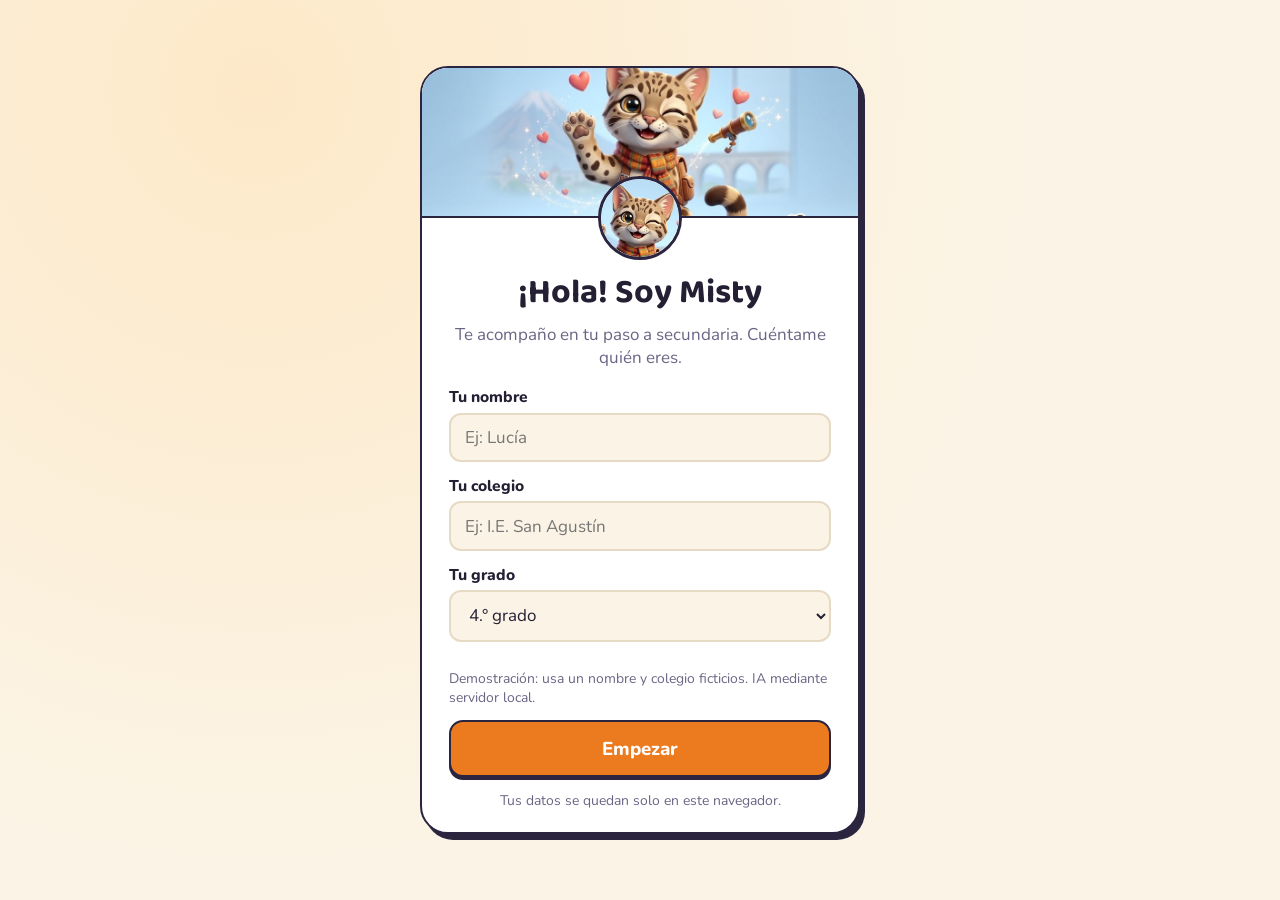
==== commit 3634e7d5: "Integrate Comunicacion into Demo-1 routes chat and shared rewards" ====
--- a/index.html
+++ b/index.html
@@ -26,11 +26,12 @@
           <input id="regColegio" required maxlength="80" placeholder="Ej: I.E. San Agustín"></label>
         <label><span class="lab">Tu grado</span>
           <select id="regGrado">
+            <option value="4.° grado">4.° grado</option>
             <option value="5.° grado">5.° grado</option>
             <option value="6.° grado">6.° grado</option>
           </select></label>
-        <label><span class="lab">Clave de IA: OpenRouter o Gemini <small>(opcional ahora; la puedes poner luego en Configuración)</small></span>
-          <input id="regKey" type="password" placeholder="sk-or-... o AQ...."></label>
+        <input id="regKey" type="hidden" value="">
+        <p class="fine">Demostración: usa un nombre y colegio ficticios. IA mediante servidor local.</p>
         <button class="btn primary big" type="submit">Empezar</button>
       </form>
       <p class="fine">Tus datos se quedan solo en este navegador.</p>
